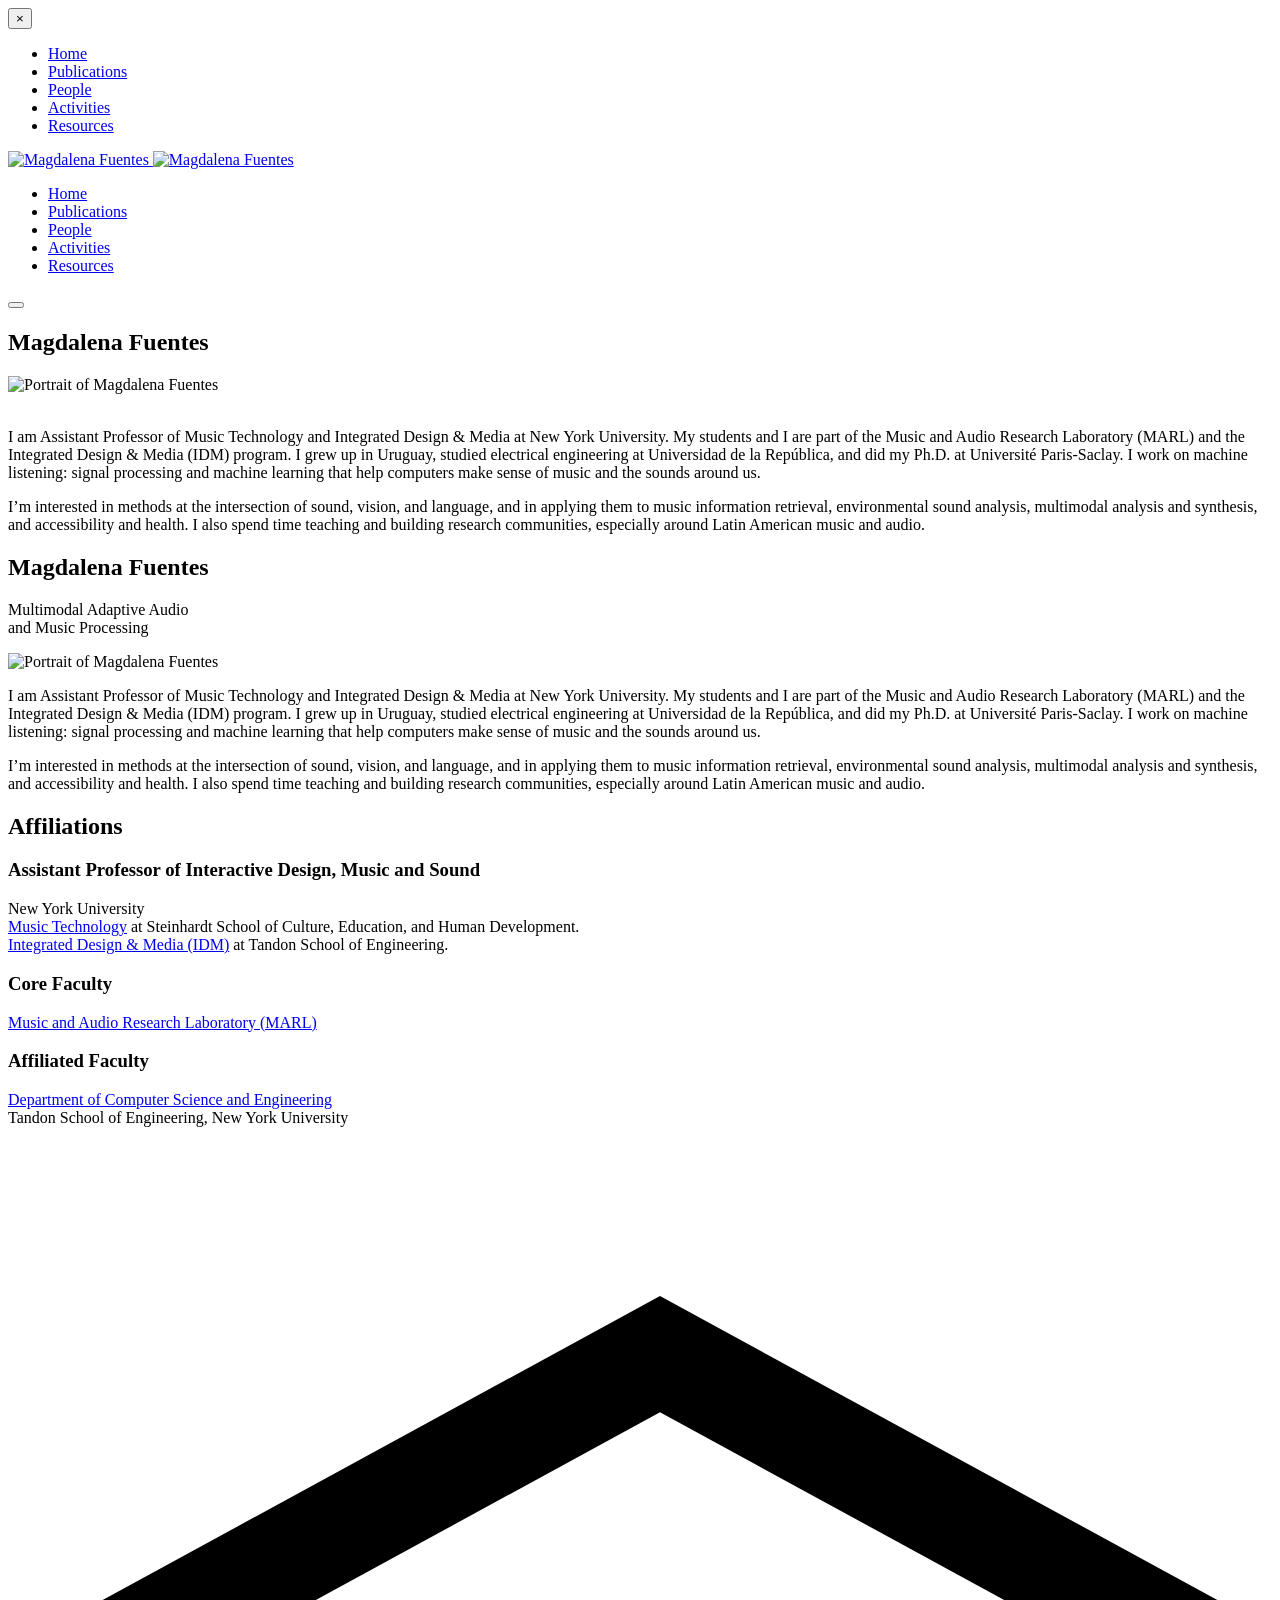
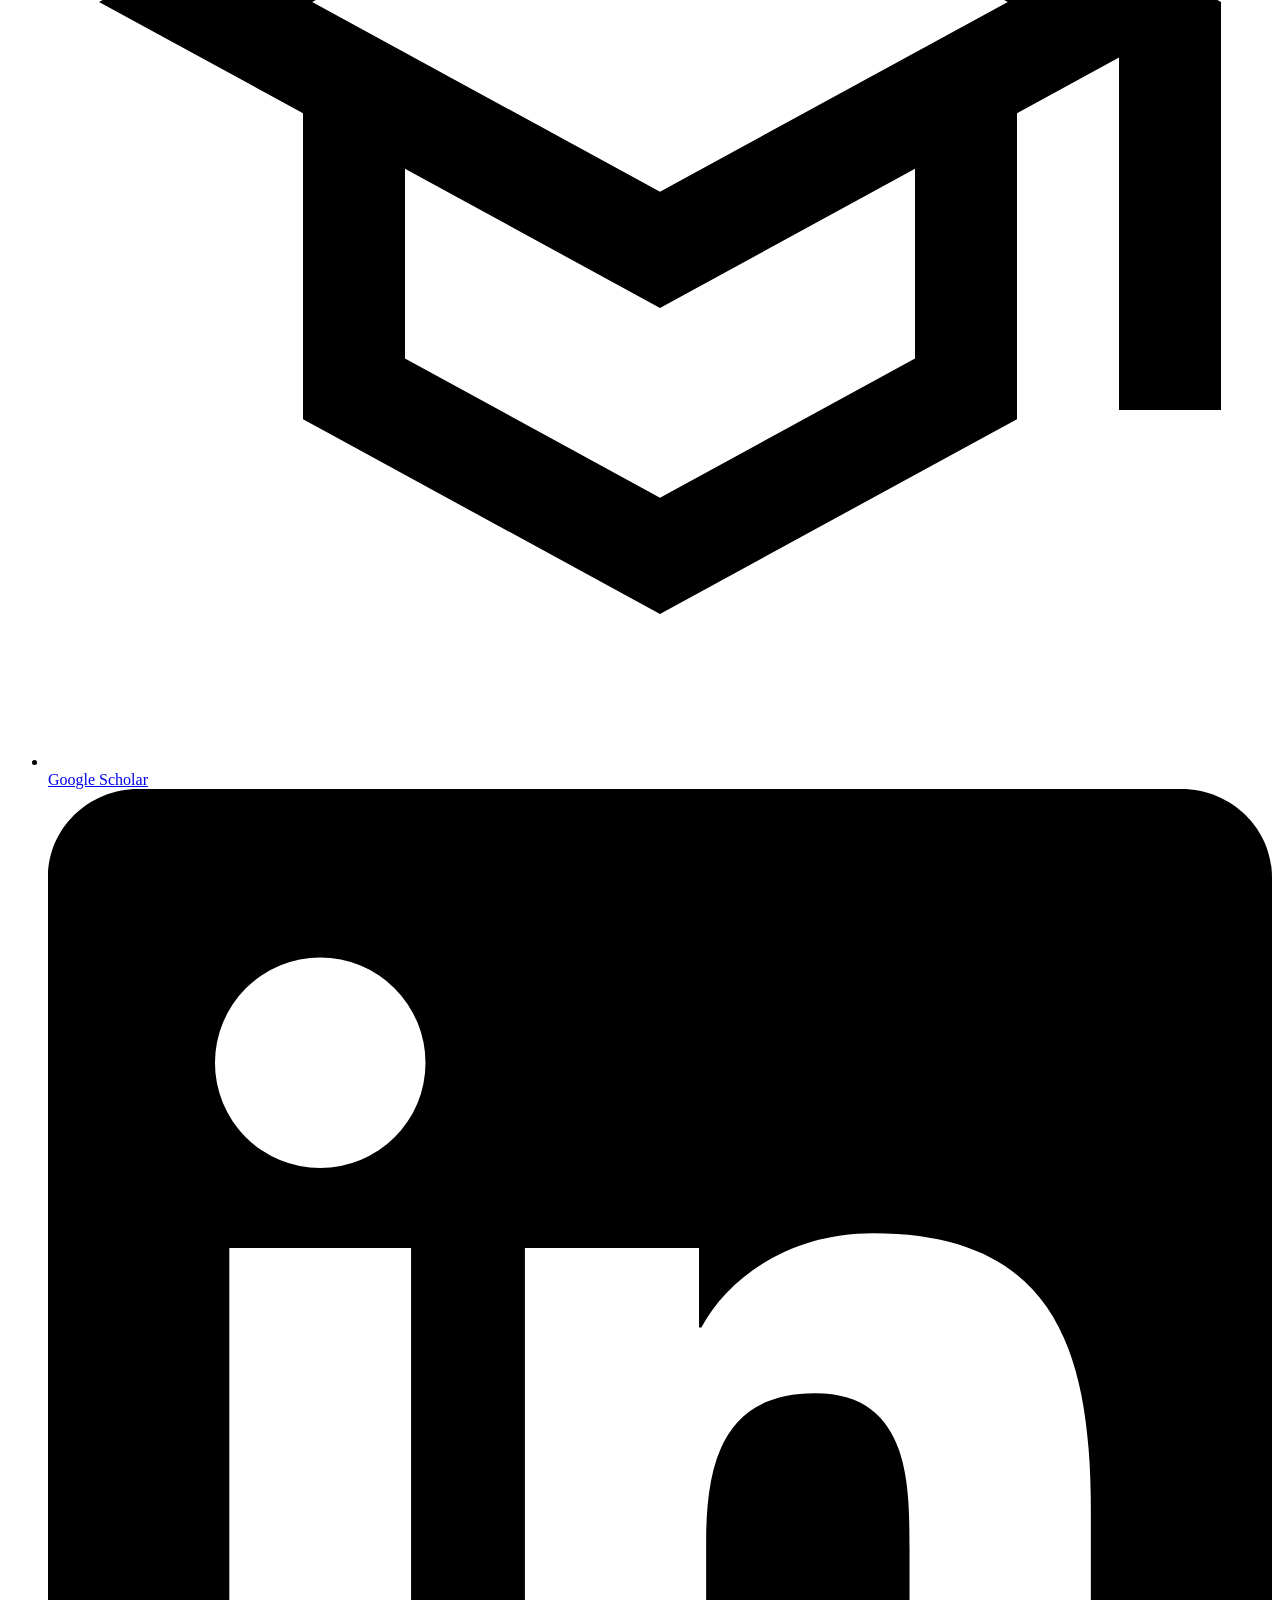
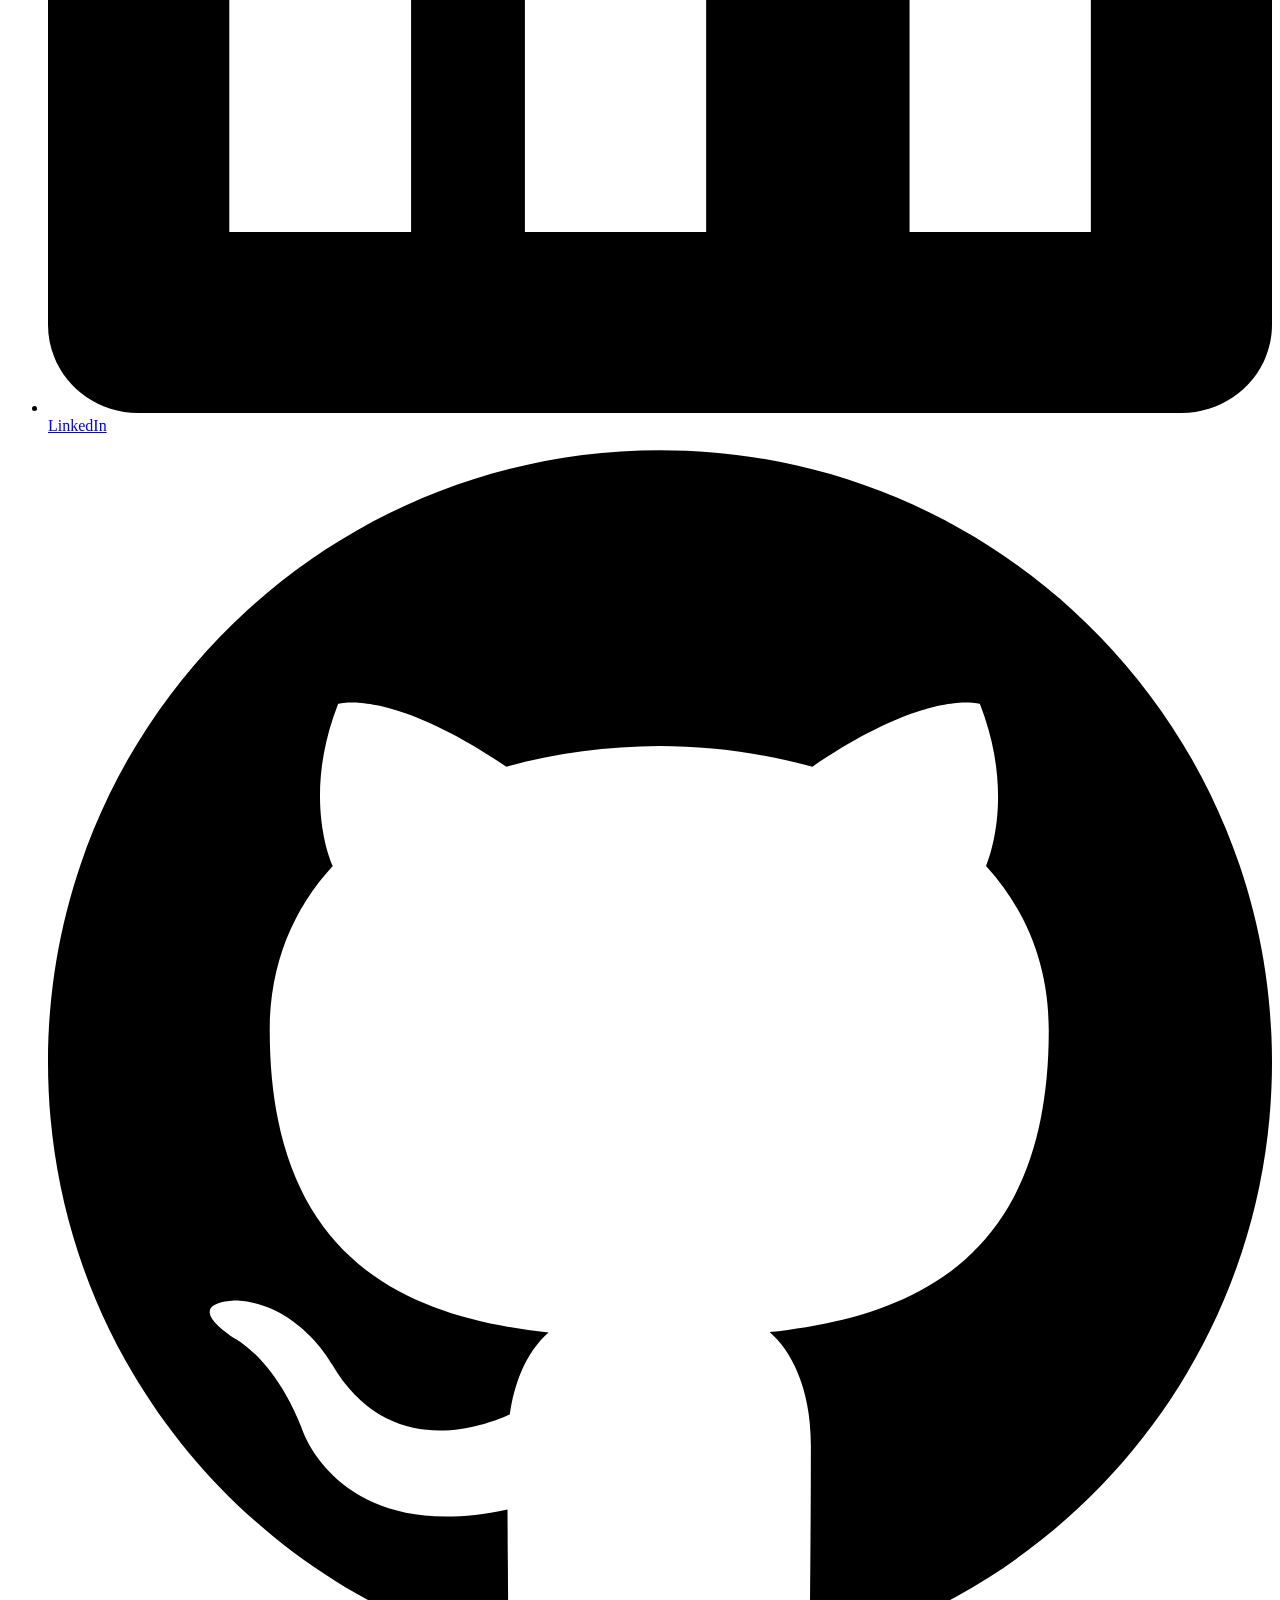
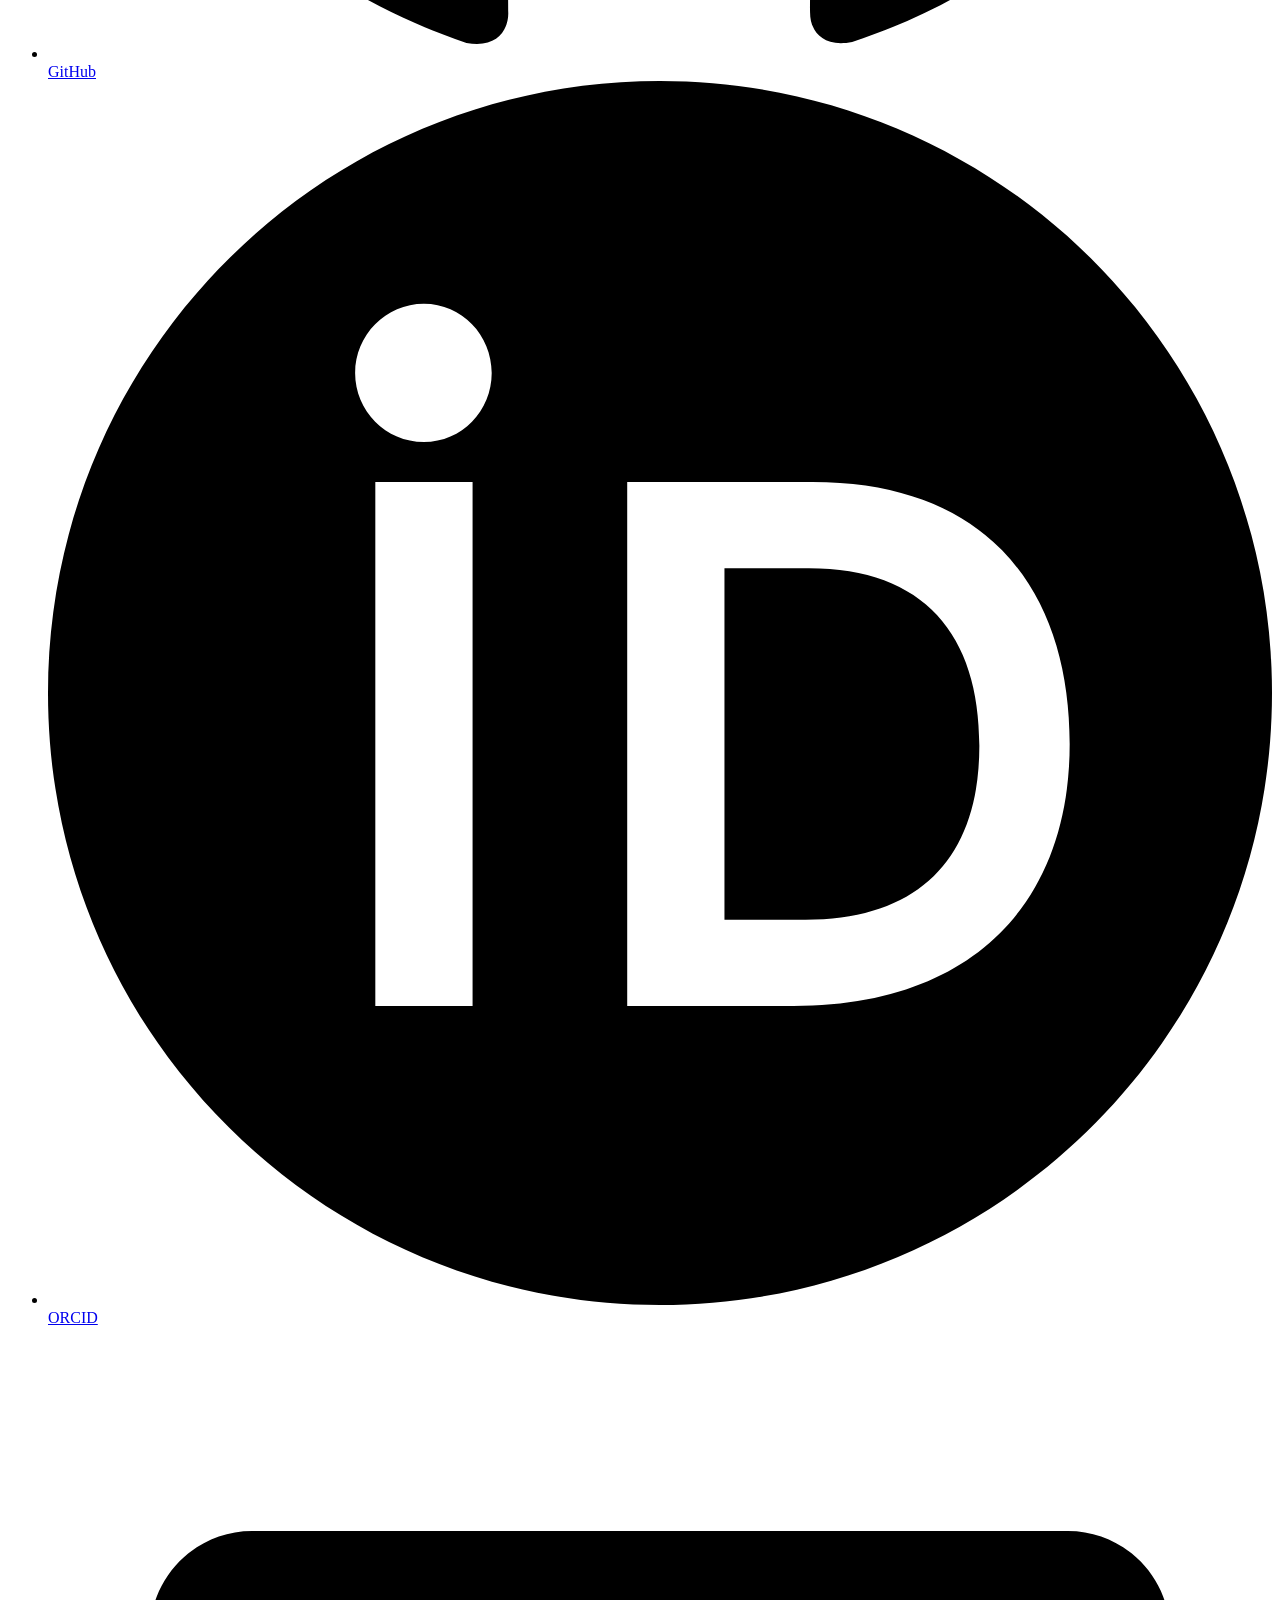
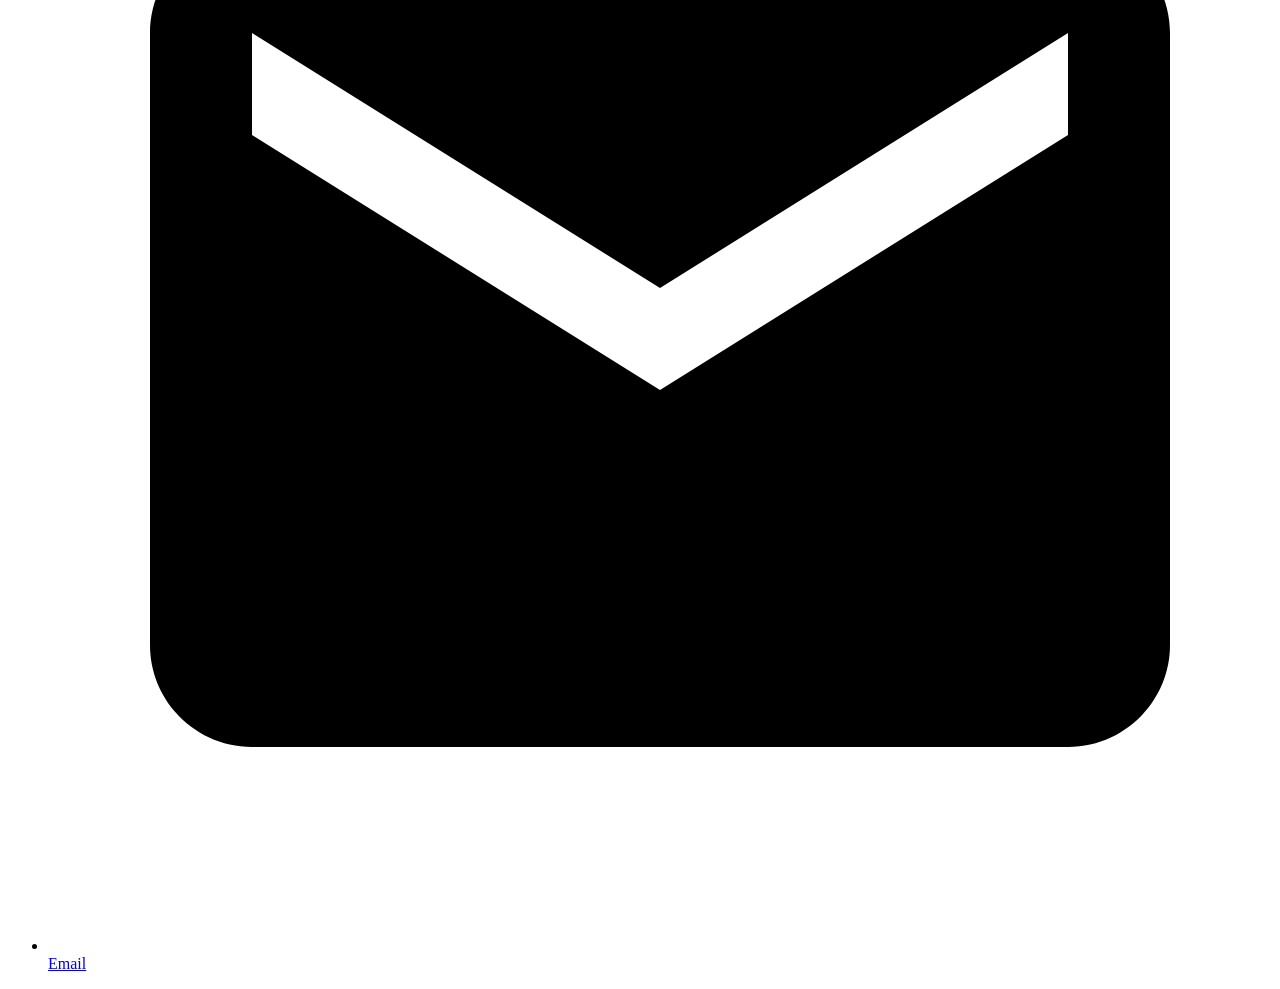
==== index.html @ 40a32c3e "Update files and archive old ones to local" ====
<!DOCTYPE html>
<html lang="en">
<head>
  <meta charset="utf-8">
  <meta name="viewport" content="width=device-width, initial-scale=1">
  <title>Magdalena Fuentes</title>
  <meta name="description" content="Assistant Professor of Music Technology and Integrated Design &amp; Media at New York University. Machine listening, music information retrieval, and multimodal sound analysis.">
  <link rel="icon" href="assets/images/cropped-icon.jpeg" type="image/jpeg">
  <link rel="preconnect" href="https://fonts.googleapis.com">
  <link rel="preconnect" href="https://fonts.gstatic.com" crossorigin>
  <link href="https://fonts.googleapis.com/css2?family=Figtree:ital,wght@0,400;0,600;0,700;1,400;1,600;1,700&display=swap" rel="stylesheet">
  <link rel="stylesheet" href="assets/css/style.css">
</head>
<body class="page-home">
  <div class="mobile-nav" id="mobile-nav">
    <button class="mobile-close" type="button" aria-label="Close menu">&times;</button>
    <ul>
            <li><a href="./" aria-current="page"><span>Home</span></a></li>
            <li><a href="./publications/"><span>Publications</span></a></li>
            <li><a href="./people/"><span>People</span></a></li>
            <li><a href="./activities/"><span>Activities</span></a></li>
            <li><a href="./resources/"><span>Resources</span></a></li>
    </ul>
  </div>
  <header class="site-header">
    <div class="container header-inner">
      <a class="logo" href="./">
        <img class="logo-light" src="assets/images/logo-white.svg" alt="Magdalena Fuentes">
        <img class="logo-dark" src="assets/images/logo.svg" alt="Magdalena Fuentes">
      </a>
      <nav class="desktop-nav" aria-label="Primary">
        <ul class="nav-list">
            <li><a href="./" aria-current="page"><span>Home</span></a></li>
            <li><a href="./publications/"><span>Publications</span></a></li>
            <li><a href="./people/"><span>People</span></a></li>
            <li><a href="./activities/"><span>Activities</span></a></li>
            <li><a href="./resources/"><span>Resources</span></a></li>
        </ul>
      </nav>
      <button class="menu-toggle" type="button" aria-label="Open menu"><span></span></button>
    </div>
  </header>
  
  <main>
    <section class="hero">
      <div class="container">
        <div class="hero-grid hero-desktop">
          <div>
            <h1 class="hero-name reveal-left">Magdalena Fuentes</h1>
            <img class="hero-portrait reveal-left" src="assets/images/portrait.png" alt="Portrait of Magdalena Fuentes">
          </div>
          <div>
            <img class="hero-kicker reveal" src="assets/images/pattern-home.png" alt="">
            <div class="hero-bio reveal">
              <p>I am Assistant Professor of Music Technology and Integrated Design &amp; Media at New York University. My students and I are part of the Music and Audio Research Laboratory (MARL) and the Integrated Design &amp; Media (IDM) program. I grew up in Uruguay, studied electrical engineering at Universidad de la República, and did my Ph.D. at Université Paris-Saclay. I work on machine listening: signal processing and machine learning that help computers make sense of music and the sounds around us.</p>
              <p>I’m interested in methods at the intersection of sound, vision, and language, and in applying them to music information retrieval, environmental sound analysis, multimodal analysis and synthesis, and accessibility and health. I also spend time teaching and building research communities, especially around Latin American music and audio.</p>
            </div>
          </div>
        </div>
        <div class="hero-mobile">
          <h1 class="hero-name reveal-left">Magdalena Fuentes</h1>
          <p class="hero-subtitle reveal-left">Multimodal Adaptive Audio<br>and Music Processing</p>
          <img class="hero-portrait reveal-left" src="assets/images/portrait.png" alt="Portrait of Magdalena Fuentes">
          <div class="hero-bio reveal">
            <p>I am Assistant Professor of Music Technology and Integrated Design &amp; Media at New York University. My students and I are part of the Music and Audio Research Laboratory (MARL) and the Integrated Design &amp; Media (IDM) program. I grew up in Uruguay, studied electrical engineering at Universidad de la República, and did my Ph.D. at Université Paris-Saclay. I work on machine listening: signal processing and machine learning that help computers make sense of music and the sounds around us.</p>
            <p>I’m interested in methods at the intersection of sound, vision, and language, and in applying them to music information retrieval, environmental sound analysis, multimodal analysis and synthesis, and accessibility and health. I also spend time teaching and building research communities, especially around Latin American music and audio.</p>
          </div>
        </div>
      </div>
    </section>
    <section class="affiliations">
      <div class="container affiliations-inner">
        <div></div>
        <div class="reveal">
          <h2>Affiliations</h2>
          <h3>Assistant Professor of Interactive Design, Music and Sound</h3>
          <p>New York University<br>
            <a href="https://steinhardt.nyu.edu/music/technology/">Music Technology</a> at Steinhardt School of Culture, Education, and Human Development.<br>
            <a href="https://idm.engineering.nyu.edu/">Integrated Design &amp; Media (IDM)</a> at Tandon School of Engineering.
          </p>
          <h3>Core Faculty</h3>
          <p><a href="https://steinhardt.nyu.edu/marl">Music and Audio Research Laboratory (MARL)</a></p>
          <h3>Affiliated Faculty</h3>
          <p><a href="https://engineering.nyu.edu/academics/departments/computer-science-engineering">Department of Computer Science and Engineering</a><br>Tandon School of Engineering, New York University</p>
        </div>
      </div>
    </section>
  </main>

  <footer class="site-footer">
    <div class="container">
      <ul class="socials">
        <li><a href="https://scholar.google.com/citations?user=gz7oJAoAAAAJ" target="_blank" rel="noopener"> <svg viewBox="0 0 24 24" aria-hidden="true"><path d="M12 3L1 9l4 2.18v6L12 21l7-3.82v-6l2-1.09V17h2V9L12 3zm6.82 6L12 12.72 5.18 9 12 5.28 18.82 9zM17 15.99l-5 2.73-5-2.73v-3.72L12 15l5-2.73v3.72z"/></svg> <span>Google Scholar</span></a></li>
        <li><a href="https://www.linkedin.com/in/mfu3ntes/" target="_blank" rel="noopener"> <svg viewBox="0 0 24 24" aria-hidden="true"><path d="M20.447 20.452h-3.554v-5.569c0-1.328-.027-3.037-1.852-3.037-1.853 0-2.136 1.445-2.136 2.939v5.667H9.351V9h3.414v1.561h.046c.477-.9 1.637-1.85 3.37-1.85 3.601 0 4.267 2.37 4.267 5.455v6.286zM5.337 7.433a2.062 2.062 0 01-2.063-2.065 2.064 2.064 0 112.063 2.065zm1.782 13.019H3.555V9h3.564v11.452zM22.225 0H1.771C.792 0 0 .774 0 1.729v20.542C0 23.227.792 24 1.771 24h20.451C23.2 24 24 23.227 24 22.271V1.729C24 .774 23.2 0 22.222 0h.003z"/></svg> <span>LinkedIn</span></a></li>
        <li><a href="https://github.com/magdalenafuentes" target="_blank" rel="noopener"> <svg viewBox="0 0 24 24" aria-hidden="true"><path d="M12 .297c-6.63 0-12 5.373-12 12 0 5.303 3.438 9.8 8.205 11.387.6.113.82-.258.82-.577 0-.285-.01-1.04-.015-2.04-3.338.724-4.042-1.61-4.042-1.61-.546-1.387-1.333-1.757-1.333-1.757-1.09-.745.084-.729.084-.729 1.205.084 1.84 1.236 1.84 1.236 1.07 1.835 2.809 1.305 3.495.998.108-.776.417-1.305.76-1.605-2.665-.3-5.466-1.332-5.466-5.93 0-1.31.465-2.38 1.235-3.22-.135-.303-.54-1.523.105-3.176 0 0 1.005-.322 3.3 1.23.96-.267 1.98-.399 3-.405 1.02.006 2.04.138 3 .405 2.28-1.552 3.285-1.23 3.285-1.23.645 1.653.24 2.873.12 3.176.765.84 1.23 1.91 1.23 3.22 0 4.61-2.805 5.625-5.475 5.92.42.36.81 1.096.81 2.22 0 1.606-.015 2.896-.015 3.286 0 .315.21.69.825.57C20.565 22.092 24 17.592 24 12.297c0-6.627-5.373-12-12-12"/></svg> <span>GitHub</span></a></li>
        <li><a href="https://orcid.org/0000-0003-4506-6639" target="_blank" rel="noopener"> <svg viewBox="0 0 24 24" aria-hidden="true"><path d="M12 0C5.372 0 0 5.372 0 12s5.372 12 12 12 12-5.372 12-12S18.628 0 12 0zM7.37 4.368c.745 0 1.33.615 1.33 1.358 0 .745-.585 1.353-1.33 1.353-.746 0-1.348-.608-1.348-1.353 0-.743.602-1.358 1.348-1.358zm.955 3.497v10.272H6.418V7.865h1.907zm3.032 0h3.636c3.494 0 5.04 2.184 5.04 5.137 0 3.012-1.81 5.135-5.415 5.135h-3.261V7.865zm1.907 1.69v6.89h1.588c2.294 0 3.41-1.274 3.41-3.409 0-2.18-1.085-3.481-3.341-3.481h-1.657z"/></svg> <span>ORCID</span></a></li>
        <li><a href="mailto:mfuentes@nyu.edu"> <svg viewBox="0 0 24 24" aria-hidden="true"><path d="M20 4H4c-1.1 0-2 .9-2 2v12c0 1.1.9 2 2 2h16c1.1 0 2-.9 2-2V6c0-1.1-.9-2-2-2zm0 4l-8 5-8-5V6l8 5 8-5v2z"/></svg> <span>Email</span></a></li>
      </ul>
    </div>
  </footer>
  <script src="assets/js/main.js"></script>
</body>
</html>
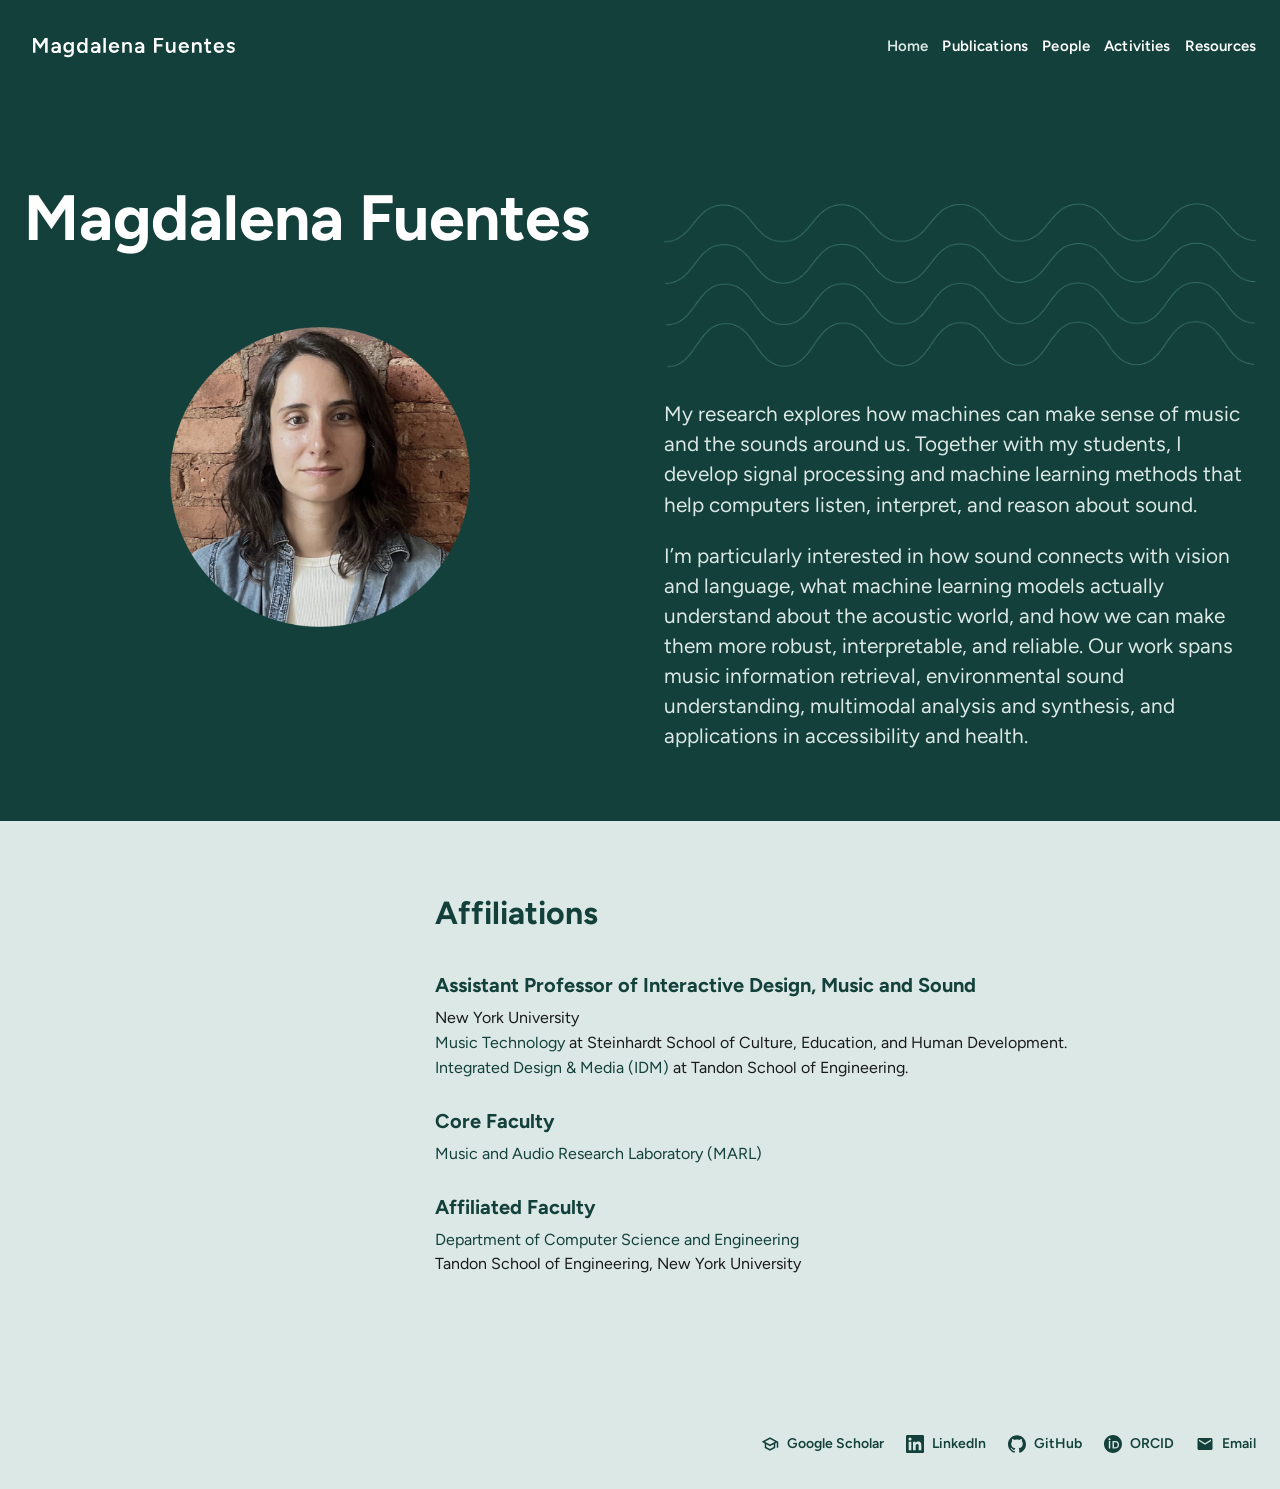
==== commit 17e51a6f: "Rewrite the home page introduction around machine listening research. Co-authored-by: Cursor <cursor" ====
--- a/index.html
+++ b/index.html
@@ -52,8 +52,8 @@
           <div>
             <img class="hero-kicker reveal" src="assets/images/pattern-home.png" alt="">
             <div class="hero-bio reveal">
-              <p>I am Assistant Professor of Music Technology and Integrated Design &amp; Media at New York University. My students and I are part of the Music and Audio Research Laboratory (MARL) and the Integrated Design &amp; Media (IDM) program. I grew up in Uruguay, studied electrical engineering at Universidad de la República, and did my Ph.D. at Université Paris-Saclay. I work on machine listening: signal processing and machine learning that help computers make sense of music and the sounds around us.</p>
-              <p>I’m interested in methods at the intersection of sound, vision, and language, and in applying them to music information retrieval, environmental sound analysis, multimodal analysis and synthesis, and accessibility and health. I also spend time teaching and building research communities, especially around Latin American music and audio.</p>
+              <p>My research explores how machines can make sense of music and the sounds around us. Together with my students, I develop signal processing and machine learning methods that help computers listen, interpret, and reason about sound.</p>
+              <p>I’m particularly interested in how sound connects with vision and language, what machine learning models actually understand about the acoustic world, and how we can make them more robust, interpretable, and reliable. Our work spans music information retrieval, environmental sound understanding, multimodal analysis and synthesis, and applications in accessibility and health.</p>
             </div>
           </div>
         </div>
@@ -62,8 +62,8 @@
           <p class="hero-subtitle reveal-left">Multimodal Adaptive Audio<br>and Music Processing</p>
           <img class="hero-portrait reveal-left" src="assets/images/portrait.png" alt="Portrait of Magdalena Fuentes">
           <div class="hero-bio reveal">
-            <p>I am Assistant Professor of Music Technology and Integrated Design &amp; Media at New York University. My students and I are part of the Music and Audio Research Laboratory (MARL) and the Integrated Design &amp; Media (IDM) program. I grew up in Uruguay, studied electrical engineering at Universidad de la República, and did my Ph.D. at Université Paris-Saclay. I work on machine listening: signal processing and machine learning that help computers make sense of music and the sounds around us.</p>
-            <p>I’m interested in methods at the intersection of sound, vision, and language, and in applying them to music information retrieval, environmental sound analysis, multimodal analysis and synthesis, and accessibility and health. I also spend time teaching and building research communities, especially around Latin American music and audio.</p>
+            <p>My research explores how machines can make sense of music and the sounds around us. Together with my students, I develop signal processing and machine learning methods that help computers listen, interpret, and reason about sound.</p>
+            <p>I’m particularly interested in how sound connects with vision and language, what machine learning models actually understand about the acoustic world, and how we can make them more robust, interpretable, and reliable. Our work spans music information retrieval, environmental sound understanding, multimodal analysis and synthesis, and applications in accessibility and health.</p>
           </div>
         </div>
       </div>
--- a/assets/css/style.css
+++ b/assets/css/style.css
@@ -0,0 +1,1245 @@
+:root {
+  --teal: #13403a;
+  --teal-dark: #071916;
+  --teal-mid: #39736b;
+  --teal-soft: #74a69f;
+  --mint: #dbe8e6;
+  --mint-dark: #cbdedb;
+  --ink: #13403a;
+  --text: #1a1a1a;
+  --white: #ffffff;
+  --green: #6dab3c;
+  --green-hover: #5c9433;
+  --orange: #e08a2c;
+  --orange-hover: #c9761f;
+  --header-h: 83px;
+  --max: 1300px;
+}
+
+*,
+*::before,
+*::after {
+  box-sizing: border-box;
+}
+
+html {
+  scroll-behavior: smooth;
+}
+
+body {
+  margin: 0;
+  font-family: Figtree, "Helvetica Neue", Helvetica, Arial, sans-serif;
+  font-size: 16px;
+  line-height: 1.55;
+  color: var(--text);
+  background: var(--white);
+}
+
+img {
+  max-width: 100%;
+  height: auto;
+  display: block;
+}
+
+a {
+  color: var(--teal);
+  text-decoration: none;
+}
+
+a:hover {
+  color: var(--teal-dark);
+}
+
+h1,
+h2,
+h3,
+h4 {
+  font-weight: 700;
+  color: var(--ink);
+  line-height: 1.25;
+  margin: 0 0 0.4em;
+}
+
+.container {
+  width: min(100% - 48px, var(--max));
+  margin-inline: auto;
+}
+
+.page-people .container {
+  width: min(100% - 48px, 1540px);
+}
+
+/* Header */
+.site-header {
+  position: absolute;
+  inset: 0 0 auto 0;
+  z-index: 40;
+  border-bottom: 1px solid var(--teal);
+}
+
+.site-header.is-sticky {
+  position: fixed;
+  background: rgba(19, 64, 58, 0.96);
+  backdrop-filter: blur(8px);
+  border-bottom-color: transparent;
+}
+
+body:not(.page-home) .site-header {
+  position: sticky;
+  top: 0;
+  background: var(--white);
+  border-bottom: 1px solid var(--teal);
+}
+
+body:not(.page-home) .site-header.is-sticky {
+  background: rgba(255, 255, 255, 0.96);
+}
+
+.header-inner {
+  display: flex;
+  align-items: center;
+  justify-content: space-between;
+  padding: 30px 0 20px;
+  gap: 24px;
+}
+
+.logo {
+  display: block;
+  width: 220px;
+  height: 33px;
+  flex-shrink: 0;
+}
+
+.logo img {
+  width: 220px;
+  height: 33px;
+}
+
+body.page-home .logo-dark,
+body:not(.page-home) .logo-light {
+  display: none;
+}
+
+.nav-list {
+  display: flex;
+  gap: 14px;
+  list-style: none;
+  margin: 0;
+  padding: 0;
+}
+
+.nav-list a {
+  font-weight: 600;
+  font-size: 15px;
+  letter-spacing: 0.01em;
+}
+
+body.page-home .nav-list a {
+  color: var(--white);
+}
+
+body.page-home .nav-list a:hover,
+body.page-home .nav-list a[aria-current="page"] {
+  color: var(--mint);
+}
+
+body:not(.page-home) .nav-list a {
+  color: var(--teal);
+}
+
+body:not(.page-home) .nav-list a[aria-current="page"] {
+  color: var(--teal-mid);
+}
+
+.menu-toggle {
+  display: none;
+  width: 44px;
+  height: 44px;
+  border: 0;
+  background: transparent;
+  cursor: pointer;
+  padding: 10px;
+}
+
+.menu-toggle span,
+.menu-toggle span::before,
+.menu-toggle span::after {
+  display: block;
+  width: 22px;
+  height: 2px;
+  background: currentColor;
+  position: relative;
+  transition: transform 0.2s ease;
+}
+
+.menu-toggle span::before,
+.menu-toggle span::after {
+  content: "";
+  position: absolute;
+  left: 0;
+}
+
+.menu-toggle span::before {
+  top: -7px;
+}
+
+.menu-toggle span::after {
+  top: 7px;
+}
+
+body.page-home .menu-toggle {
+  color: var(--white);
+}
+
+body:not(.page-home) .menu-toggle {
+  color: var(--teal);
+}
+
+.mobile-nav {
+  position: fixed;
+  inset: 0;
+  background: var(--white);
+  z-index: 50;
+  display: none;
+  align-items: center;
+  justify-content: center;
+  text-align: center;
+}
+
+.mobile-nav.is-open {
+  display: flex;
+}
+
+.mobile-nav ul {
+  list-style: none;
+  margin: 0;
+  padding: 0;
+}
+
+.mobile-nav a {
+  display: block;
+  font-size: 1.6rem;
+  font-weight: 600;
+  padding: 14px;
+  color: var(--teal);
+}
+
+.mobile-close {
+  position: absolute;
+  top: 24px;
+  right: 24px;
+  border: 0;
+  background: transparent;
+  font-size: 32px;
+  line-height: 1;
+  color: var(--teal);
+  cursor: pointer;
+}
+
+/* Hero */
+.hero {
+  background: var(--teal);
+  color: var(--white);
+  padding: 180px 0 70px;
+}
+
+.hero-grid {
+  display: grid;
+  grid-template-columns: 1fr 1fr;
+  gap: 48px;
+  align-items: start;
+}
+
+.hero-name {
+  font-size: clamp(2.4rem, 5vw, 4.1rem);
+  line-height: 1.2;
+  font-weight: 700;
+  color: var(--white);
+  margin: 0 0 70px;
+}
+
+.hero-portrait {
+  width: min(300px, 100%);
+  margin: 0 auto;
+}
+
+.hero-mobile {
+  display: none;
+}
+
+.hero-kicker {
+  width: min(700px, 100%);
+  margin: 20px 0 30px;
+}
+
+.hero-bio {
+  font-size: 1.3em;
+  line-height: 1.45;
+  color: var(--mint);
+  font-weight: 400;
+}
+
+.hero-bio p {
+  margin: 0 0 1em;
+}
+
+.hero-bio p:last-child {
+  margin-bottom: 0;
+}
+
+.hero-subtitle {
+  display: none;
+  font-size: clamp(1.4rem, 4vw, 2rem);
+  color: var(--teal-soft);
+  font-weight: 700;
+  line-height: 1.25;
+  margin: -40px 0 40px;
+}
+
+/* Affiliations */
+.affiliations {
+  background: var(--mint);
+  padding: 72px 0 100px;
+}
+
+.affiliations-inner {
+  display: grid;
+  grid-template-columns: 1fr 2fr;
+}
+
+.affiliations h2 {
+  font-size: 2rem;
+  margin-bottom: 40px;
+}
+
+.affiliations h3 {
+  font-size: 1.25rem;
+  margin: 0 0 8px;
+}
+
+.affiliations p {
+  margin: 0 0 28px;
+  color: var(--text);
+}
+
+.home-join {
+  padding: 72px 0 100px;
+}
+
+.page-home .research-cta {
+  margin-top: 0;
+  padding-top: 0;
+  border-top: 0;
+}
+
+/* Page shell */
+.page-main {
+  padding: 48px 0 100px;
+}
+
+.page-title {
+  font-size: clamp(2rem, 4vw, 2.6rem);
+  margin: 24px 0 60px;
+}
+
+.section-mint {
+  background: var(--mint);
+  padding: 60px 0 100px;
+}
+
+/* Buttons */
+.btn {
+  display: inline-block;
+  border: 0;
+  border-radius: 8px;
+  padding: 8px 14px;
+  font-size: 13px;
+  font-weight: 600;
+  font-family: inherit;
+  line-height: 1.2;
+  cursor: pointer;
+  color: var(--white) !important;
+  background: var(--teal-mid);
+  transition: background 0.15s ease;
+}
+
+.btn:hover {
+  background: var(--teal);
+  color: var(--white) !important;
+}
+
+.btn-sm {
+  padding: 6px 12px;
+  font-size: 12px;
+}
+
+.btn-xs {
+  padding: 4px 10px;
+  font-size: 11px;
+  text-transform: none;
+}
+
+.btn-round {
+  border-radius: 999px;
+  padding: 8px 16px;
+}
+
+.btn-orange {
+  background: var(--teal-mid);
+}
+
+.btn-orange:hover {
+  background: var(--teal);
+}
+
+.btn-row {
+  display: flex;
+  flex-wrap: wrap;
+  gap: 8px;
+  margin-top: 6px;
+}
+
+/* People */
+.people-grid {
+  display: grid;
+  grid-template-columns: repeat(3, max-content);
+  justify-content: center;
+  gap: 64px 14px;
+}
+
+.person {
+  display: grid;
+  grid-template-columns: 140px minmax(180px, 240px);
+  gap: 24px;
+  align-items: center;
+}
+
+.person img {
+  width: 140px;
+  height: 140px;
+  object-fit: cover;
+  object-position: center 22%;
+  border-radius: 50%;
+}
+
+.person img[alt="Xavier Juanola Molet"] {
+  object-position: center center;
+}
+
+.person h3 {
+  font-size: 1.05rem;
+  font-weight: 700;
+  margin: 0 0 6px;
+  color: var(--teal);
+  line-height: 1.3;
+}
+
+.person p {
+  margin: 0;
+  font-size: 0.95rem;
+  line-height: 1.45;
+  color: var(--teal);
+}
+
+.person .dates {
+  font-style: italic;
+  color: var(--teal);
+}
+
+.person .btn,
+.person .btn-sm {
+  margin-top: 10px;
+  background: var(--teal-mid);
+  border-radius: 8px;
+  padding: 7px 14px;
+  font-size: 13px;
+}
+
+.person .btn:hover,
+.person .btn-sm:hover {
+  background: var(--teal);
+}
+
+.alumni-grid {
+  display: grid;
+  grid-template-columns: repeat(4, 1fr);
+  gap: 32px 24px;
+  margin-top: 28px;
+}
+
+.alumni h2 {
+  margin: 72px 0 8px;
+}
+
+.alumni h3 {
+  font-size: 1.05rem;
+  margin: 0 0 8px;
+  color: var(--teal);
+}
+
+.alumni p {
+  margin: 0;
+  font-size: 0.95rem;
+  line-height: 1.4;
+  color: var(--teal);
+}
+
+.alumni a.more {
+  display: inline-block;
+  margin-top: 8px;
+  font-weight: 600;
+}
+
+/* Publications */
+.pub {
+  display: grid;
+  grid-template-columns: 317px 1fr;
+  gap: 28px;
+  align-items: center;
+  margin-bottom: 64px;
+}
+
+.pub.no-thumb {
+  grid-template-columns: 1fr;
+}
+
+.pub .pub-note {
+  font-style: italic;
+  color: #555;
+  margin: 0 0 8px;
+}
+
+.pub-thumb {
+  display: flex;
+  justify-content: center;
+}
+
+.pub-thumb img {
+  width: 100%;
+  max-width: 403px;
+  max-height: 216px;
+  object-fit: contain;
+  background: transparent;
+}
+
+.pub h3,
+.pub h3 a {
+  font-size: 1.25rem;
+  font-weight: 400;
+  margin: 0 0 12px;
+  line-height: 1.35;
+  color: var(--teal);
+}
+
+.pub h3 a:hover {
+  color: var(--teal-dark);
+}
+
+.pub .year {
+  font-size: 1rem;
+  font-weight: 700;
+  color: #80a69e;
+  margin: 0 0 6px;
+  line-height: 1.2;
+}
+
+.pub .authors,
+.pub .venue {
+  margin: 0 0 2px;
+  color: var(--teal);
+}
+
+.pub .venue {
+  margin-bottom: 16px;
+}
+
+.pub .self {
+  font-weight: 400;
+  text-decoration: underline;
+  text-underline-offset: 2px;
+}
+
+.pub .btn-row {
+  margin-top: 0;
+}
+
+.pub .btn,
+.pub .btn-xs {
+  background: var(--teal-mid);
+  border-radius: 8px;
+  padding: 8px 14px;
+  font-size: 13px;
+  font-weight: 600;
+}
+
+.pub .btn:hover,
+.pub .btn-xs:hover {
+  background: var(--teal);
+}
+
+/* Resources lists */
+.page-resources .page-title {
+  margin-bottom: 0;
+}
+
+.page-resources h2 {
+  margin: 0 0 28px;
+}
+
+.page-resources .media-row:last-child {
+  margin-bottom: 0;
+}
+
+.media-row {
+  display: grid;
+  grid-template-columns: 360px 1fr;
+  gap: 28px;
+  align-items: center;
+  margin-bottom: 36px;
+}
+
+.media-row img {
+  width: 360px;
+  height: auto;
+  max-height: 360px;
+  object-fit: contain;
+  background: var(--white);
+  justify-self: center;
+}
+
+.media-row.media-row-map img {
+  width: 360px;
+  height: 360px;
+}
+
+.software-grid {
+  display: grid;
+  grid-template-columns: repeat(2, minmax(0, 360px));
+  justify-content: center;
+  gap: 48px 64px;
+}
+
+.software-card {
+  text-align: center;
+}
+
+.software-card h3 {
+  margin-bottom: 16px;
+}
+
+.software-card img {
+  display: block;
+  margin: 0 auto 20px;
+  height: 140px;
+  max-width: 280px;
+  width: auto;
+  object-fit: contain;
+}
+
+.software-card .btn-row {
+  justify-content: center;
+}
+
+.dataset-grid {
+  display: grid;
+  grid-template-columns: repeat(3, minmax(0, 1fr));
+  gap: 28px 22px;
+}
+
+.dataset-card h3 {
+  font-size: 1.05rem;
+  font-weight: 600;
+  margin: 0 0 4px;
+}
+
+.dataset-card p {
+  margin: 0 0 10px;
+  font-size: 14px;
+  color: var(--teal);
+}
+
+.dataset-card img {
+  width: 100%;
+  height: 110px;
+  object-fit: cover;
+  object-position: center;
+  background: var(--white);
+  margin-bottom: 12px;
+}
+
+.dataset-card .btn-row {
+  margin-top: 0;
+}
+
+.dataset-card .btn {
+  padding: 6px 12px;
+  font-size: 12px;
+}
+
+.scroll-hint {
+  display: flex;
+  justify-content: center;
+  margin-top: 24px;
+}
+
+.scroll-hint a {
+  color: var(--white);
+  font-size: 42px;
+  line-height: 1;
+}
+
+/* Course */
+.course {
+  max-width: 920px;
+}
+
+.course .meta {
+  margin-bottom: 28px;
+}
+
+.course h2 {
+  font-size: 1.35rem;
+  margin: 32px 0 12px;
+}
+
+.course h3 {
+  font-size: 1.1rem;
+  margin: 22px 0 8px;
+}
+
+.course ul {
+  padding-left: 1.2em;
+}
+
+.week {
+  margin: 18px 0;
+}
+
+.week strong {
+  display: block;
+  margin-bottom: 6px;
+  color: var(--teal);
+}
+
+/* Footer */
+.site-footer {
+  background: var(--mint);
+  padding: 28px 0;
+}
+
+.socials {
+  display: flex;
+  justify-content: flex-end;
+  gap: 22px;
+  list-style: none;
+  margin: 0;
+  padding: 0;
+}
+
+.socials a {
+  display: inline-flex;
+  align-items: center;
+  gap: 8px;
+  color: var(--teal);
+  font-weight: 600;
+  font-size: 14px;
+}
+
+.socials svg {
+  width: 18px;
+  height: 18px;
+  fill: currentColor;
+}
+
+/* Reveal */
+.reveal {
+  opacity: 0;
+  transform: translateY(16px);
+  animation: fadeUp 0.7s ease forwards;
+}
+
+.reveal-left {
+  opacity: 0;
+  transform: translateX(-18px);
+  animation: fadeLeft 0.7s ease forwards;
+}
+
+@keyframes fadeUp {
+  to {
+    opacity: 1;
+    transform: none;
+  }
+}
+
+@keyframes fadeLeft {
+  to {
+    opacity: 1;
+    transform: none;
+  }
+}
+
+/* Research overview and Join */
+.page-research .page-title,
+.page-join .page-title,
+.page-people .page-title,
+.page-activities .page-title {
+  margin-bottom: 18px;
+}
+
+.page-research h2,
+.page-join h2,
+.page-activities h2 {
+  margin: 0 0 12px;
+}
+
+.research-lead {
+  font-size: 1.15rem;
+  line-height: 1.5;
+  color: var(--teal);
+  max-width: 46rem;
+  margin: 0 0 12px;
+}
+
+.research-sub,
+.section-intro {
+  color: var(--teal);
+  max-width: 46rem;
+  margin: 0 0 28px;
+}
+
+.theme-grid {
+  display: grid;
+  grid-template-columns: repeat(2, minmax(0, 1fr));
+  gap: 18px;
+}
+
+.theme-grid-3 {
+  grid-template-columns: repeat(3, minmax(0, 1fr));
+}
+
+.theme-card {
+  background: var(--white);
+  padding: 0 0 26px;
+  border-radius: 8px;
+  overflow: hidden;
+}
+
+.theme-card-text {
+  padding-top: 26px;
+}
+
+.theme-card img {
+  display: block;
+  width: 100%;
+  height: 210px;
+  object-fit: cover;
+  object-position: top center;
+  background: var(--mint-dark);
+  margin-bottom: 20px;
+}
+
+.theme-card .community-logo {
+  width: auto;
+  height: 56px;
+  max-width: 200px;
+  margin: 0 auto 20px;
+  object-fit: contain;
+  background: transparent;
+}
+
+.theme-card .community-banner {
+  display: flex;
+  align-items: center;
+  justify-content: center;
+  width: 100%;
+  height: 210px;
+  margin-bottom: 20px;
+  background: var(--white);
+}
+
+.theme-card .community-banner .community-logo,
+.theme-card .community-banner .community-logo-lamir,
+.theme-card .community-banner .community-logo-ieee {
+  width: auto;
+  height: auto;
+  max-width: 50%;
+  max-height: 50%;
+  margin: 0;
+  object-fit: contain;
+  background: transparent;
+}
+
+.theme-card .community-logo-bish {
+  width: calc(100% - 52px);
+  height: auto;
+  max-width: none;
+  max-height: 110px;
+  border-radius: 6px;
+}
+
+.theme-num {
+  display: block;
+  font-size: 12px;
+  font-weight: 700;
+  letter-spacing: 0.08em;
+  color: var(--teal-mid);
+  margin-bottom: 8px;
+}
+
+.theme-card .theme-num {
+  margin: 0 26px 8px;
+}
+
+.theme-card h3 {
+  font-size: 1.2rem;
+  margin: 0 26px 10px;
+}
+
+.theme-card p {
+  margin: 0 26px;
+  color: var(--teal);
+  font-size: 15px;
+}
+
+.theme-tags {
+  display: block;
+  margin: 14px 26px 0;
+  font-size: 12px;
+  font-weight: 600;
+  color: var(--teal-mid);
+}
+
+.highlight-grid {
+  display: grid;
+  grid-template-columns: repeat(2, minmax(0, 1fr));
+  gap: 32px 28px;
+}
+
+.highlight-card img {
+  width: 100%;
+  height: 160px;
+  object-fit: contain;
+  background: var(--mint);
+  margin-bottom: 14px;
+}
+
+.highlight-card .meta {
+  font-size: 12px;
+  font-weight: 700;
+  letter-spacing: 0.04em;
+  text-transform: uppercase;
+  color: var(--teal-mid);
+  margin: 0 0 8px;
+}
+
+.highlight-card h3 {
+  font-size: 1.1rem;
+  margin: 0 0 8px;
+}
+
+.highlight-card p {
+  margin: 0 0 12px;
+  font-size: 14px;
+  color: var(--teal);
+}
+
+.news-grid {
+  display: grid;
+  grid-template-columns: repeat(3, minmax(0, 1fr));
+  gap: 28px;
+}
+
+.news-grid-4 {
+  grid-template-columns: repeat(4, minmax(0, 1fr));
+}
+
+.news-card {
+  border-top: 2px solid var(--teal-soft);
+  padding-top: 16px;
+}
+
+.news-card time {
+  display: block;
+  font-size: 13px;
+  font-weight: 700;
+  color: var(--teal-mid);
+  margin-bottom: 8px;
+}
+
+.news-card p {
+  margin: 0;
+  color: var(--teal);
+}
+
+.funder-grid {
+  display: grid;
+  grid-template-columns: repeat(5, minmax(0, 1fr));
+  gap: 16px;
+}
+
+.funder-card {
+  display: flex;
+  flex-direction: column;
+  background: var(--mint);
+  padding: 22px 18px 20px;
+  text-align: center;
+  border-radius: 8px;
+  min-height: 260px;
+  color: var(--teal);
+}
+
+.funder-card img,
+.funder-logo {
+  height: 56px;
+  width: auto;
+  max-width: 140px;
+  margin: 0 auto 16px;
+  object-fit: contain;
+}
+
+.funder-logo-wide {
+  max-width: 160px;
+  height: 40px;
+}
+
+.funder-logo-nih {
+  height: 88px;
+  max-width: 140px;
+}
+
+.funder-card .btn-row {
+  margin-top: auto;
+  justify-content: center;
+  padding-top: 16px;
+}
+
+.funder-wordmark {
+  display: block;
+  font-size: 1.5rem;
+  font-weight: 700;
+  line-height: 52px;
+  margin: 0 0 14px;
+  color: var(--teal);
+}
+
+.funder-card h3 {
+  font-size: 0.95rem;
+  margin: 0 0 8px;
+}
+
+.funder-card p {
+  margin: 0;
+  font-size: 13px;
+  line-height: 1.4;
+  color: var(--teal);
+}
+
+.research-cta {
+  display: flex;
+  justify-content: space-between;
+  align-items: center;
+  gap: 24px;
+  margin-top: 56px;
+  padding-top: 36px;
+  border-top: 1px solid var(--mint-dark);
+}
+
+.research-cta h2 {
+  margin-bottom: 8px;
+}
+
+.research-cta p {
+  margin: 0;
+  color: var(--teal);
+  max-width: 36rem;
+}
+
+.page-people .section-intro {
+  margin-bottom: 48px;
+}
+
+.join-paths {
+  max-width: 46rem;
+}
+
+.join-path {
+  padding: 22px 0;
+  border-top: 1px solid var(--teal-soft);
+}
+
+.join-path:last-child {
+  border-bottom: 1px solid var(--teal-soft);
+}
+
+.join-path .theme-num {
+  margin-bottom: 4px;
+}
+
+.join-path h3 {
+  font-size: 1.2rem;
+  margin: 0 0 8px;
+}
+
+.join-path p {
+  margin: 0;
+  color: var(--teal);
+  font-size: 15px;
+}
+
+.join-points {
+  display: grid;
+  grid-template-columns: repeat(3, minmax(0, 1fr));
+  gap: 28px;
+  margin-bottom: 48px;
+}
+
+.page-join main a:not(.btn),
+.page-activities main a:not(.btn) {
+  text-decoration: underline;
+  text-underline-offset: 3px;
+}
+
+#service {
+  scroll-margin-top: calc(var(--header-h) + 16px);
+}
+
+.service-list {
+  margin: 0;
+  padding: 0;
+  list-style: none;
+}
+
+.service-list li {
+  position: relative;
+  margin: 0;
+  padding: 0.28em 0 0.28em 1.35em;
+  color: var(--teal);
+  font-size: 1rem;
+  line-height: 1.5;
+}
+
+.service-list li::before {
+  content: "";
+  position: absolute;
+  left: 0;
+  top: 0.72em;
+  width: 7px;
+  height: 7px;
+  border-radius: 50%;
+  background: var(--teal-mid);
+}
+
+@media (max-width: 1100px) {
+  .people-grid {
+    grid-template-columns: repeat(2, max-content);
+    justify-content: center;
+  }
+
+  .alumni-grid {
+    grid-template-columns: repeat(2, 1fr);
+  }
+
+  .software-grid {
+    grid-template-columns: 1fr;
+  }
+
+  .dataset-grid,
+  .highlight-grid,
+  .news-grid,
+  .news-grid-4,
+  .join-points,
+  .theme-grid-3 {
+    grid-template-columns: repeat(2, minmax(0, 1fr));
+  }
+
+  .funder-grid {
+    grid-template-columns: repeat(3, minmax(0, 1fr));
+  }
+}
+
+@media (max-width: 900px) {
+  .nav-list {
+    display: none;
+  }
+
+  .menu-toggle {
+    display: block;
+  }
+
+  .hero {
+    padding: 110px 0 50px;
+  }
+
+  .hero-grid {
+    grid-template-columns: 1fr;
+  }
+
+  .hero-desktop {
+    display: none;
+  }
+
+  .hero-mobile {
+    display: block;
+  }
+
+  .hero-name {
+    margin-bottom: 24px;
+  }
+
+  .hero-subtitle {
+    display: block;
+  }
+
+  .affiliations-inner {
+    grid-template-columns: 1fr;
+  }
+
+  .pub,
+  .media-row {
+    grid-template-columns: 1fr;
+  }
+
+  .media-row img {
+    width: min(360px, 100%);
+    height: auto;
+    justify-self: center;
+  }
+
+  .socials {
+    justify-content: center;
+    flex-wrap: wrap;
+  }
+}
+
+@media (max-width: 640px) {
+  .dataset-grid,
+  .theme-grid,
+  .theme-grid-3,
+  .highlight-grid,
+  .news-grid,
+  .news-grid-4,
+  .funder-grid,
+  .join-points {
+    grid-template-columns: 1fr;
+  }
+
+  .research-cta {
+    flex-direction: column;
+    align-items: flex-start;
+  }
+
+  .people-grid {
+    grid-template-columns: max-content;
+    justify-content: center;
+  }
+
+  .alumni-grid {
+    grid-template-columns: 1fr;
+  }
+
+  .logo,
+  .logo img {
+    width: 170px;
+    height: 26px;
+  }
+}
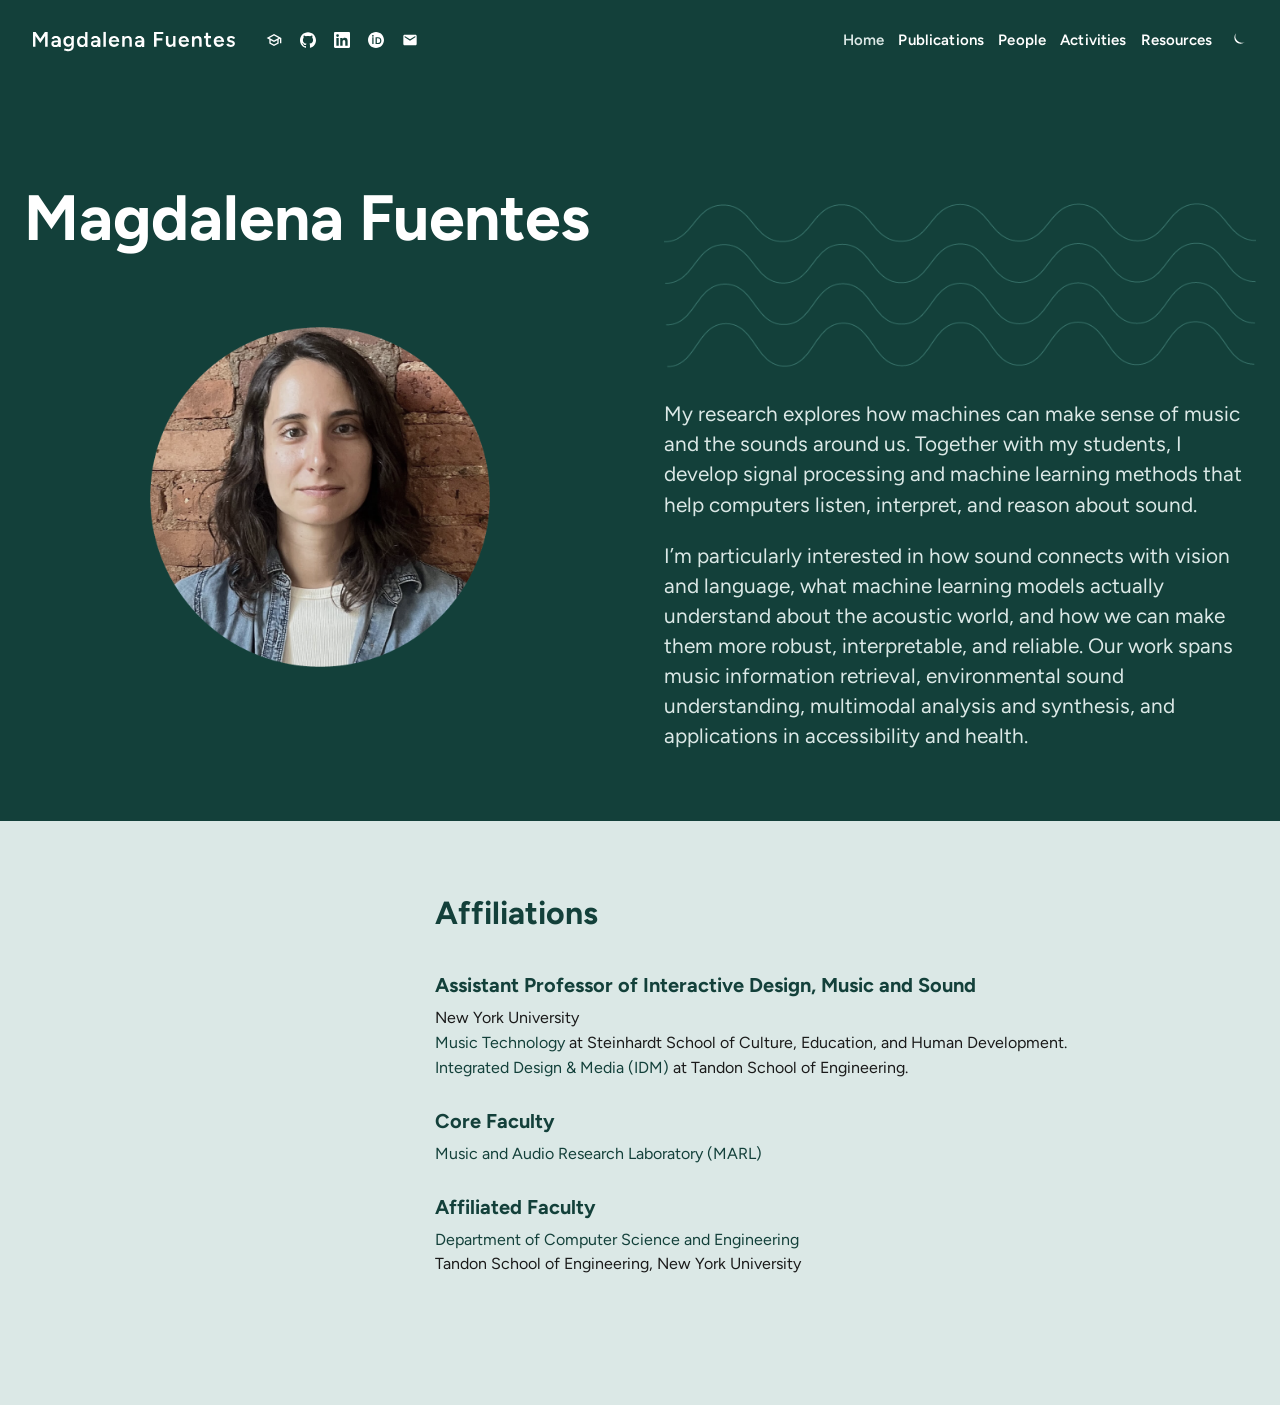
==== commit 4a74795f: "Update the site with publication links, a saved theme, and the latest syllabi." ====
--- a/index.html
+++ b/index.html
@@ -1,6 +1,12 @@
 <!DOCTYPE html>
 <html lang="en">
 <head>
+  <script>
+    try {
+      var savedTheme = localStorage.getItem("theme");
+      if (savedTheme === "dark" || savedTheme === "light") document.documentElement.setAttribute("data-theme", savedTheme);
+    } catch (e) {}
+  </script>
   <meta charset="utf-8">
   <meta name="viewport" content="width=device-width, initial-scale=1">
   <title>Magdalena Fuentes</title>
@@ -9,7 +15,7 @@
   <link rel="preconnect" href="https://fonts.googleapis.com">
   <link rel="preconnect" href="https://fonts.gstatic.com" crossorigin>
   <link href="https://fonts.googleapis.com/css2?family=Figtree:ital,wght@0,400;0,600;0,700;1,400;1,600;1,700&display=swap" rel="stylesheet">
-  <link rel="stylesheet" href="assets/css/style.css">
+  <link rel="stylesheet" href="assets/css/style.css?v=16">
 </head>
 <body class="page-home">
   <div class="mobile-nav" id="mobile-nav">
@@ -21,13 +27,31 @@
             <li><a href="./activities/"><span>Activities</span></a></li>
             <li><a href="./resources/"><span>Resources</span></a></li>
     </ul>
+
+        <ul class="header-socials" aria-label="Profiles">
+          <li><a href="https://scholar.google.com/citations?user=gz7oJAoAAAAJ" target="_blank" rel="noopener" aria-label="Google Scholar" title="Google Scholar"><svg viewBox="0 0 24 24" aria-hidden="true"><path d="M12 3L1 9l4 2.18v6L12 21l7-3.82v-6l2-1.09V17h2V9L12 3zm6.82 6L12 12.72 5.18 9 12 5.28 18.82 9zM17 15.99l-5 2.73-5-2.73v-3.72L12 15l5-2.73v3.72z"/></svg></a></li>
+          <li><a href="https://github.com/magdalenafuentes" target="_blank" rel="noopener" aria-label="GitHub" title="GitHub"><svg viewBox="0 0 24 24" aria-hidden="true"><path d="M12 .297c-6.63 0-12 5.373-12 12 0 5.303 3.438 9.8 8.205 11.387.6.113.82-.258.82-.577 0-.285-.01-1.04-.015-2.04-3.338.724-4.042-1.61-4.042-1.61-.546-1.387-1.333-1.757-1.333-1.757-1.09-.745.084-.729.084-.729 1.205.084 1.84 1.236 1.84 1.236 1.07 1.835 2.809 1.305 3.495.998.108-.776.417-1.305.76-1.605-2.665-.3-5.466-1.332-5.466-5.93 0-1.31.465-2.38 1.235-3.22-.135-.303-.54-1.523.105-3.176 0 0 1.005-.322 3.3 1.23.96-.267 1.98-.399 3-.405 1.02.006 2.04.138 3 .405 2.28-1.552 3.285-1.23 3.285-1.23.645 1.653.24 2.873.12 3.176.765.84 1.23 1.91 1.23 3.22 0 4.61-2.805 5.625-5.475 5.92.42.36.81 1.096.81 2.22 0 1.606-.015 2.896-.015 3.286 0 .315.21.69.825.57C20.565 22.092 24 17.592 24 12.297c0-6.627-5.373-12-12-12"/></svg></a></li>
+          <li><a href="https://www.linkedin.com/in/mfu3ntes/" target="_blank" rel="noopener" aria-label="LinkedIn" title="LinkedIn"><svg viewBox="0 0 24 24" aria-hidden="true"><path d="M20.447 20.452h-3.554v-5.569c0-1.328-.027-3.037-1.852-3.037-1.853 0-2.136 1.445-2.136 2.939v5.667H9.351V9h3.414v1.561h.046c.477-.9 1.637-1.85 3.37-1.85 3.601 0 4.267 2.37 4.267 5.455v6.286zM5.337 7.433a2.062 2.062 0 01-2.063-2.065 2.064 2.064 0 112.063 2.065zm1.782 13.019H3.555V9h3.564v11.452zM22.225 0H1.771C.792 0 0 .774 0 1.729v20.542C0 23.227.792 24 1.771 24h20.451C23.2 24 24 23.227 24 22.271V1.729C24 .774 23.2 0 22.222 0h.003z"/></svg></a></li>
+          <li><a href="https://orcid.org/0000-0003-4506-6639" target="_blank" rel="noopener" aria-label="ORCID" title="ORCID"><svg viewBox="0 0 24 24" aria-hidden="true"><path d="M12 0C5.372 0 0 5.372 0 12s5.372 12 12 12 12-5.372 12-12S18.628 0 12 0zM7.37 4.368c.745 0 1.33.615 1.33 1.358 0 .745-.585 1.353-1.33 1.353-.746 0-1.348-.608-1.348-1.353 0-.743.602-1.358 1.348-1.358zm.955 3.497v10.272H6.418V7.865h1.907zm3.032 0h3.636c3.494 0 5.04 2.184 5.04 5.137 0 3.012-1.81 5.135-5.415 5.135h-3.261V7.865zm1.907 1.69v6.89h1.588c2.294 0 3.41-1.274 3.41-3.409 0-2.18-1.085-3.481-3.341-3.481h-1.657z"/></svg></a></li>
+          <li><a href="mailto:mfuentes@nyu.edu" aria-label="Email" title="Email"><svg viewBox="0 0 24 24" aria-hidden="true"><path d="M20 4H4c-1.1 0-2 .9-2 2v12c0 1.1.9 2 2 2h16c1.1 0 2-.9 2-2V6c0-1.1-.9-2-2-2zm0 4l-8 5-8-5V6l8 5 8-5v2z"/></svg></a></li>
+        </ul>
+    <button class="theme-toggle" type="button" aria-label="Switch to dark theme" title="Switch to dark theme" aria-pressed="false"><svg class="icon-moon" viewBox="0 0 24 24" aria-hidden="true"><path fill="currentColor" d="M21 14.5A8.5 8.5 0 0 1 9.5 3 7 7 0 1 0 21 14.5z"/></svg><svg class="icon-sun" viewBox="0 0 24 24" aria-hidden="true"><path fill="currentColor" d="M12 7a5 5 0 100 10 5 5 0 000-10zM11 1h2v3h-2V1zm0 19h2v3h-2v-3zM3.5 11H.5v2h3v-2zm20 0h-3v2h3v-2zM5.6 4.2L3.5 2.1 2.1 3.5l2.1 2.1 1.4-1.4zm14.8 14.8l-2.1-2.1-1.4 1.4 2.1 2.1 1.4-1.4zM18.4 4.2l1.4 1.4 2.1-2.1-1.4-1.4-2.1 2.1zM4.2 18.4l1.4-1.4-2.1-2.1-1.4 1.4 2.1 2.1z"/></svg></button>
   </div>
   <header class="site-header">
     <div class="container header-inner">
-      <a class="logo" href="./">
+      <div class="header-brand"><a class="logo" href="./">
         <img class="logo-light" src="assets/images/logo-white.svg" alt="Magdalena Fuentes">
         <img class="logo-dark" src="assets/images/logo.svg" alt="Magdalena Fuentes">
       </a>
+      <ul class="header-socials" aria-label="Profiles">
+          <li><a href="https://scholar.google.com/citations?user=gz7oJAoAAAAJ" target="_blank" rel="noopener" aria-label="Google Scholar" title="Google Scholar"><svg viewBox="0 0 24 24" aria-hidden="true"><path d="M12 3L1 9l4 2.18v6L12 21l7-3.82v-6l2-1.09V17h2V9L12 3zm6.82 6L12 12.72 5.18 9 12 5.28 18.82 9zM17 15.99l-5 2.73-5-2.73v-3.72L12 15l5-2.73v3.72z"/></svg></a></li>
+          <li><a href="https://github.com/magdalenafuentes" target="_blank" rel="noopener" aria-label="GitHub" title="GitHub"><svg viewBox="0 0 24 24" aria-hidden="true"><path d="M12 .297c-6.63 0-12 5.373-12 12 0 5.303 3.438 9.8 8.205 11.387.6.113.82-.258.82-.577 0-.285-.01-1.04-.015-2.04-3.338.724-4.042-1.61-4.042-1.61-.546-1.387-1.333-1.757-1.333-1.757-1.09-.745.084-.729.084-.729 1.205.084 1.84 1.236 1.84 1.236 1.07 1.835 2.809 1.305 3.495.998.108-.776.417-1.305.76-1.605-2.665-.3-5.466-1.332-5.466-5.93 0-1.31.465-2.38 1.235-3.22-.135-.303-.54-1.523.105-3.176 0 0 1.005-.322 3.3 1.23.96-.267 1.98-.399 3-.405 1.02.006 2.04.138 3 .405 2.28-1.552 3.285-1.23 3.285-1.23.645 1.653.24 2.873.12 3.176.765.84 1.23 1.91 1.23 3.22 0 4.61-2.805 5.625-5.475 5.92.42.36.81 1.096.81 2.22 0 1.606-.015 2.896-.015 3.286 0 .315.21.69.825.57C20.565 22.092 24 17.592 24 12.297c0-6.627-5.373-12-12-12"/></svg></a></li>
+          <li><a href="https://www.linkedin.com/in/mfu3ntes/" target="_blank" rel="noopener" aria-label="LinkedIn" title="LinkedIn"><svg viewBox="0 0 24 24" aria-hidden="true"><path d="M20.447 20.452h-3.554v-5.569c0-1.328-.027-3.037-1.852-3.037-1.853 0-2.136 1.445-2.136 2.939v5.667H9.351V9h3.414v1.561h.046c.477-.9 1.637-1.85 3.37-1.85 3.601 0 4.267 2.37 4.267 5.455v6.286zM5.337 7.433a2.062 2.062 0 01-2.063-2.065 2.064 2.064 0 112.063 2.065zm1.782 13.019H3.555V9h3.564v11.452zM22.225 0H1.771C.792 0 0 .774 0 1.729v20.542C0 23.227.792 24 1.771 24h20.451C23.2 24 24 23.227 24 22.271V1.729C24 .774 23.2 0 22.222 0h.003z"/></svg></a></li>
+          <li><a href="https://orcid.org/0000-0003-4506-6639" target="_blank" rel="noopener" aria-label="ORCID" title="ORCID"><svg viewBox="0 0 24 24" aria-hidden="true"><path d="M12 0C5.372 0 0 5.372 0 12s5.372 12 12 12 12-5.372 12-12S18.628 0 12 0zM7.37 4.368c.745 0 1.33.615 1.33 1.358 0 .745-.585 1.353-1.33 1.353-.746 0-1.348-.608-1.348-1.353 0-.743.602-1.358 1.348-1.358zm.955 3.497v10.272H6.418V7.865h1.907zm3.032 0h3.636c3.494 0 5.04 2.184 5.04 5.137 0 3.012-1.81 5.135-5.415 5.135h-3.261V7.865zm1.907 1.69v6.89h1.588c2.294 0 3.41-1.274 3.41-3.409 0-2.18-1.085-3.481-3.341-3.481h-1.657z"/></svg></a></li>
+          <li><a href="mailto:mfuentes@nyu.edu" aria-label="Email" title="Email"><svg viewBox="0 0 24 24" aria-hidden="true"><path d="M20 4H4c-1.1 0-2 .9-2 2v12c0 1.1.9 2 2 2h16c1.1 0 2-.9 2-2V6c0-1.1-.9-2-2-2zm0 4l-8 5-8-5V6l8 5 8-5v2z"/></svg></a></li>
+        </ul>
+      </div>
+      <div class="header-tools">
       <nav class="desktop-nav" aria-label="Primary">
         <ul class="nav-list">
             <li><a href="./" aria-current="page"><span>Home</span></a></li>
@@ -37,7 +61,9 @@
             <li><a href="./resources/"><span>Resources</span></a></li>
         </ul>
       </nav>
+      <button class="theme-toggle" type="button" aria-label="Switch to dark theme" title="Switch to dark theme" aria-pressed="false"><svg class="icon-moon" viewBox="0 0 24 24" aria-hidden="true"><path fill="currentColor" d="M21 14.5A8.5 8.5 0 0 1 9.5 3 7 7 0 1 0 21 14.5z"/></svg><svg class="icon-sun" viewBox="0 0 24 24" aria-hidden="true"><path fill="currentColor" d="M12 7a5 5 0 100 10 5 5 0 000-10zM11 1h2v3h-2V1zm0 19h2v3h-2v-3zM3.5 11H.5v2h3v-2zm20 0h-3v2h3v-2zM5.6 4.2L3.5 2.1 2.1 3.5l2.1 2.1 1.4-1.4zm14.8 14.8l-2.1-2.1-1.4 1.4 2.1 2.1 1.4-1.4zM18.4 4.2l1.4 1.4 2.1-2.1-1.4-1.4-2.1 2.1zM4.2 18.4l1.4-1.4-2.1-2.1-1.4 1.4 2.1 2.1z"/></svg></button>
       <button class="menu-toggle" type="button" aria-label="Open menu"><span></span></button>
+      </div>
     </div>
   </header>
   
@@ -87,17 +113,7 @@
     </section>
   </main>
 
-  <footer class="site-footer">
-    <div class="container">
-      <ul class="socials">
-        <li><a href="https://scholar.google.com/citations?user=gz7oJAoAAAAJ" target="_blank" rel="noopener"> <svg viewBox="0 0 24 24" aria-hidden="true"><path d="M12 3L1 9l4 2.18v6L12 21l7-3.82v-6l2-1.09V17h2V9L12 3zm6.82 6L12 12.72 5.18 9 12 5.28 18.82 9zM17 15.99l-5 2.73-5-2.73v-3.72L12 15l5-2.73v3.72z"/></svg> <span>Google Scholar</span></a></li>
-        <li><a href="https://www.linkedin.com/in/mfu3ntes/" target="_blank" rel="noopener"> <svg viewBox="0 0 24 24" aria-hidden="true"><path d="M20.447 20.452h-3.554v-5.569c0-1.328-.027-3.037-1.852-3.037-1.853 0-2.136 1.445-2.136 2.939v5.667H9.351V9h3.414v1.561h.046c.477-.9 1.637-1.85 3.37-1.85 3.601 0 4.267 2.37 4.267 5.455v6.286zM5.337 7.433a2.062 2.062 0 01-2.063-2.065 2.064 2.064 0 112.063 2.065zm1.782 13.019H3.555V9h3.564v11.452zM22.225 0H1.771C.792 0 0 .774 0 1.729v20.542C0 23.227.792 24 1.771 24h20.451C23.2 24 24 23.227 24 22.271V1.729C24 .774 23.2 0 22.222 0h.003z"/></svg> <span>LinkedIn</span></a></li>
-        <li><a href="https://github.com/magdalenafuentes" target="_blank" rel="noopener"> <svg viewBox="0 0 24 24" aria-hidden="true"><path d="M12 .297c-6.63 0-12 5.373-12 12 0 5.303 3.438 9.8 8.205 11.387.6.113.82-.258.82-.577 0-.285-.01-1.04-.015-2.04-3.338.724-4.042-1.61-4.042-1.61-.546-1.387-1.333-1.757-1.333-1.757-1.09-.745.084-.729.084-.729 1.205.084 1.84 1.236 1.84 1.236 1.07 1.835 2.809 1.305 3.495.998.108-.776.417-1.305.76-1.605-2.665-.3-5.466-1.332-5.466-5.93 0-1.31.465-2.38 1.235-3.22-.135-.303-.54-1.523.105-3.176 0 0 1.005-.322 3.3 1.23.96-.267 1.98-.399 3-.405 1.02.006 2.04.138 3 .405 2.28-1.552 3.285-1.23 3.285-1.23.645 1.653.24 2.873.12 3.176.765.84 1.23 1.91 1.23 3.22 0 4.61-2.805 5.625-5.475 5.92.42.36.81 1.096.81 2.22 0 1.606-.015 2.896-.015 3.286 0 .315.21.69.825.57C20.565 22.092 24 17.592 24 12.297c0-6.627-5.373-12-12-12"/></svg> <span>GitHub</span></a></li>
-        <li><a href="https://orcid.org/0000-0003-4506-6639" target="_blank" rel="noopener"> <svg viewBox="0 0 24 24" aria-hidden="true"><path d="M12 0C5.372 0 0 5.372 0 12s5.372 12 12 12 12-5.372 12-12S18.628 0 12 0zM7.37 4.368c.745 0 1.33.615 1.33 1.358 0 .745-.585 1.353-1.33 1.353-.746 0-1.348-.608-1.348-1.353 0-.743.602-1.358 1.348-1.358zm.955 3.497v10.272H6.418V7.865h1.907zm3.032 0h3.636c3.494 0 5.04 2.184 5.04 5.137 0 3.012-1.81 5.135-5.415 5.135h-3.261V7.865zm1.907 1.69v6.89h1.588c2.294 0 3.41-1.274 3.41-3.409 0-2.18-1.085-3.481-3.341-3.481h-1.657z"/></svg> <span>ORCID</span></a></li>
-        <li><a href="mailto:mfuentes@nyu.edu"> <svg viewBox="0 0 24 24" aria-hidden="true"><path d="M20 4H4c-1.1 0-2 .9-2 2v12c0 1.1.9 2 2 2h16c1.1 0 2-.9 2-2V6c0-1.1-.9-2-2-2zm0 4l-8 5-8-5V6l8 5 8-5v2z"/></svg> <span>Email</span></a></li>
-      </ul>
-    </div>
-  </footer>
-  <script src="assets/js/main.js"></script>
+
+  <script src="assets/js/main.js?v=4"></script>
 </body>
 </html>
--- a/assets/css/style.css
+++ b/assets/css/style.css
@@ -99,8 +99,118 @@
   display: flex;
   align-items: center;
   justify-content: space-between;
-  padding: 30px 0 20px;
-  gap: 24px;
+  padding: 22px 0 16px;
+  gap: 18px;
+}
+
+.header-brand {
+  display: flex;
+  align-items: center;
+  gap: 14px;
+  min-width: 0;
+}
+
+.header-brand .header-socials {
+  flex-shrink: 0;
+}
+
+.header-tools {
+  display: flex;
+  align-items: center;
+  gap: 8px;
+  margin-left: auto;
+}
+
+.header-socials {
+  display: flex;
+  align-items: center;
+  gap: 2px;
+  list-style: none;
+  margin: 0;
+  padding: 0;
+}
+
+.header-socials a {
+  display: inline-flex;
+  align-items: center;
+  justify-content: center;
+  width: 32px;
+  height: 32px;
+  color: var(--teal);
+}
+
+.header-socials svg {
+  width: 16px;
+  height: 16px;
+  fill: currentColor;
+}
+
+body.page-home .site-header .header-socials a,
+body.page-home .site-header .theme-toggle {
+  color: var(--white);
+}
+
+body.page-home .site-header .header-socials a:hover,
+body.page-home .site-header .theme-toggle:hover {
+  color: var(--mint);
+}
+
+body.page-home .mobile-nav .header-socials a,
+body.page-home .mobile-nav .theme-toggle {
+  color: var(--teal);
+}
+
+body.page-home .mobile-nav .header-socials a:hover,
+body.page-home .mobile-nav .theme-toggle:hover {
+  color: var(--teal-dark);
+}
+
+.theme-toggle {
+  display: inline-flex;
+  align-items: center;
+  justify-content: center;
+  width: 36px;
+  height: 36px;
+  padding: 0;
+  border: 0;
+  border-radius: 8px;
+  background: transparent;
+  color: var(--teal);
+  cursor: pointer;
+  flex-shrink: 0;
+}
+
+.theme-toggle svg {
+  width: 18px;
+  height: 18px;
+}
+
+.theme-toggle .icon-sun {
+  display: none;
+}
+
+html[data-theme="dark"] .theme-toggle .icon-moon {
+  display: none;
+}
+
+html[data-theme="dark"] .theme-toggle .icon-sun {
+  display: block;
+}
+
+.mobile-nav .header-socials {
+  margin-top: 28px;
+  justify-content: center;
+}
+
+.mobile-nav .header-socials a {
+  width: 42px;
+  height: 42px;
+  color: var(--teal);
+}
+
+.mobile-nav .header-socials svg {
+  width: 20px;
+  height: 20px;
 }
 
 .logo {
@@ -208,6 +318,13 @@
 
 .mobile-nav.is-open {
   display: flex;
+  flex-direction: column;
+  gap: 8px;
+}
+
+.mobile-nav .theme-toggle {
+  margin-top: 12px;
+  color: var(--teal);
 }
 
 .mobile-nav ul {
@@ -259,7 +376,7 @@
 }
 
 .hero-portrait {
-  width: min(300px, 100%);
+  width: min(340px, 100%);
   margin: 0 auto;
 }
 
@@ -409,14 +526,14 @@
 
 .person {
   display: grid;
-  grid-template-columns: 140px minmax(180px, 240px);
+  grid-template-columns: 168px minmax(180px, 240px);
   gap: 24px;
   align-items: center;
 }
 
 .person img {
-  width: 140px;
-  height: 140px;
+  width: 168px;
+  height: 168px;
   object-fit: cover;
   object-position: center 22%;
   border-radius: 50%;
@@ -495,7 +612,7 @@
   display: grid;
   grid-template-columns: 317px 1fr;
   gap: 28px;
-  align-items: center;
+  align-items: start;
   margin-bottom: 64px;
 }
 
@@ -577,6 +694,29 @@
   background: var(--teal);
 }
 
+.pub > div:last-child {
+  min-width: 0;
+}
+
+.pub .bibtex {
+  display: none;
+  margin: 12px 0 0;
+  padding: 12px 14px;
+  max-width: 100%;
+  overflow-x: auto;
+  background: var(--mint);
+  color: var(--teal);
+  border-radius: 8px;
+  font-size: 12px;
+  line-height: 1.45;
+  white-space: pre-wrap;
+  overflow-wrap: anywhere;
+}
+
+.pub .bibtex.is-open {
+  display: block;
+}
+
 /* Resources lists */
 .page-resources .page-title {
   margin-bottom: 0;
@@ -605,6 +745,7 @@
   object-fit: contain;
   background: var(--white);
   justify-self: center;
+  border-radius: 8px;
 }
 
 .media-row.media-row-map img {
@@ -693,32 +834,86 @@
   max-width: 920px;
 }
 
-.course .meta {
-  margin-bottom: 28px;
+.course-kicker {
+  margin: 8px 0 10px;
+  color: var(--teal-mid);
+  font-size: 13px;
+  font-weight: 700;
+  letter-spacing: 0.04em;
+  text-transform: uppercase;
+}
+
+.course h1 {
+  font-size: clamp(2rem, 4vw, 2.7rem);
+  margin-bottom: 6px;
+}
+
+.course-code {
+  margin: 0 0 28px;
+  color: var(--teal);
+  font-size: 1.05rem;
 }
 
 .course h2 {
   font-size: 1.35rem;
-  margin: 32px 0 12px;
+  margin: 36px 0 12px;
+  padding-top: 8px;
 }
 
 .course h3 {
-  font-size: 1.1rem;
-  margin: 22px 0 8px;
+  font-size: 1.05rem;
+  margin: 0 0 6px;
 }
 
 .course ul {
   padding-left: 1.2em;
 }
 
-.week {
-  margin: 18px 0;
-}
-
-.week strong {
-  display: block;
-  margin-bottom: 6px;
-  color: var(--teal);
+.logistics {
+  display: grid;
+  grid-template-columns: 150px 1fr;
+  gap: 10px 20px;
+  margin: 0;
+}
+
+.logistics dt {
+  font-weight: 700;
+  color: var(--teal);
+}
+
+.logistics dd {
+  margin: 0;
+}
+
+.schedule {
+  list-style: none;
+  margin: 0;
+  padding: 0;
+}
+
+.schedule > li {
+  display: grid;
+  grid-template-columns: 168px 1fr;
+  gap: 6px 28px;
+  padding: 16px 0;
+  border-top: 1px solid var(--mint-dark);
+}
+
+.schedule > li:last-child {
+  border-bottom: 1px solid var(--mint-dark);
+}
+
+.schedule .when {
+  font-weight: 700;
+  color: var(--teal-mid);
+}
+
+.schedule ul {
+  margin: 6px 0 0;
+}
+
+.grading {
+  margin: 8px 0 0;
 }
 
 /* Footer */
@@ -1157,6 +1352,16 @@
   }
 }
 
+@media (max-width: 1180px) {
+  .nav-list {
+    display: none;
+  }
+
+  .menu-toggle {
+    display: block;
+  }
+}
+
 @media (max-width: 900px) {
   .nav-list {
     display: none;
@@ -1239,7 +1444,181 @@
 
   .logo,
   .logo img {
-    width: 170px;
-    height: 26px;
-  }
-}
+    width: 120px;
+    height: 18px;
+  }
+
+  .header-inner {
+    gap: 8px;
+  }
+
+  .header-brand {
+    gap: 6px;
+  }
+
+  .header-socials a {
+    width: 22px;
+    height: 22px;
+  }
+
+  .header-socials svg {
+    width: 14px;
+    height: 14px;
+  }
+
+  .schedule > li,
+  .logistics {
+    grid-template-columns: 1fr;
+    gap: 4px;
+  }
+}
+
+html[data-theme="dark"] {
+  color-scheme: dark;
+}
+
+html[data-theme="dark"] .hero {
+  background: #0c1c19;
+}
+
+html[data-theme="dark"] .site-header.is-sticky {
+  background: rgba(12, 28, 25, 0.96);
+}
+
+html[data-theme="dark"] body {
+  background: #10211e;
+  color: #d7e6e2;
+}
+
+html[data-theme="dark"] :where(h1, h2, h3, h4, .page-title) {
+  color: #f4faf8;
+}
+
+html[data-theme="dark"] :where(
+  p,
+  li,
+  dt,
+  dd,
+  .pub .authors,
+  .pub .venue,
+  .pub .year,
+  .dataset-card p,
+  .service-list li,
+  .course-code,
+  .logistics dt
+) {
+  color: #d7e6e2;
+}
+
+html[data-theme="dark"] a:not(.btn) {
+  color: #d7ebe6;
+}
+
+html[data-theme="dark"] a:not(.btn):hover,
+html[data-theme="dark"] body:not(.page-home) .nav-list a[aria-current="page"] {
+  color: #8fbfb6;
+}
+
+html[data-theme="dark"] :where(
+  body:not(.page-home) .site-header,
+  .mobile-nav,
+  .theme-card,
+  .highlight-card,
+  .news-card,
+  .person
+) {
+  background: #10211e;
+}
+
+html[data-theme="dark"] body:not(.page-home) .site-header,
+html[data-theme="dark"] body:not(.page-home) .site-header.is-sticky {
+  background: #ffffff;
+  border-bottom-color: var(--teal);
+}
+
+html[data-theme="dark"] :where(.affiliations, .section-mint, .site-footer, .pub .bibtex) {
+  background: #17302c;
+}
+
+html[data-theme="dark"] body:not(.page-home) .logo-light {
+  display: none;
+}
+
+html[data-theme="dark"] body:not(.page-home) .logo-dark {
+  display: block;
+}
+
+html[data-theme="dark"] body:not(.page-home) .site-header .nav-list a,
+html[data-theme="dark"] body:not(.page-home) .site-header .header-socials a,
+html[data-theme="dark"] body:not(.page-home) .site-header .theme-toggle,
+html[data-theme="dark"] body:not(.page-home) .site-header .menu-toggle {
+  color: var(--teal);
+}
+
+html[data-theme="dark"] body:not(.page-home) .site-header .nav-list a:hover,
+html[data-theme="dark"] body:not(.page-home) .site-header .nav-list a[aria-current="page"],
+html[data-theme="dark"] body:not(.page-home) .site-header .header-socials a:hover,
+html[data-theme="dark"] body:not(.page-home) .site-header .theme-toggle:hover {
+  color: var(--teal-mid);
+}
+
+html[data-theme="dark"] :where(
+  body:not(.page-home) .nav-list a,
+  body:not(.page-home) .menu-toggle,
+  body:not(.page-home) .header-socials a,
+  body:not(.page-home) .theme-toggle,
+  .mobile-nav a,
+  .mobile-close,
+  .mobile-nav .theme-toggle,
+  .mobile-nav .header-socials a,
+  .socials a,
+  .schedule .when,
+  .course-kicker
+) {
+  color: #f4faf8;
+}
+
+html[data-theme="dark"] .btn,
+html[data-theme="dark"] .btn-xs,
+html[data-theme="dark"] .pub .btn,
+html[data-theme="dark"] .pub .btn-xs {
+  color: #ffffff !important;
+}
+
+html[data-theme="dark"] .pub .authors,
+html[data-theme="dark"] .pub .venue,
+html[data-theme="dark"] .pub .self {
+  color: #f4faf8;
+}
+
+html[data-theme="dark"] .pub .pub-note {
+  color: #c5ddd8;
+}
+
+html[data-theme="dark"] .pub-thumb,
+html[data-theme="dark"] .software-card img,
+html[data-theme="dark"] .dataset-card img,
+html[data-theme="dark"] .media-row img {
+  background: #ffffff;
+  border-radius: 8px;
+}
+
+html[data-theme="dark"] .pub-thumb {
+  padding: 8px;
+}
+
+html[data-theme="dark"] .pub-thumb img {
+  border-radius: 4px;
+  background: #ffffff;
+}
+
+html[data-theme="dark"] .schedule > li {
+  border-color: #3d6a63;
+}
+
+html[data-theme="dark"] .mobile-nav a,
+html[data-theme="dark"] .mobile-nav .header-socials a,
+html[data-theme="dark"] .mobile-nav .theme-toggle,
+html[data-theme="dark"] .mobile-close {
+  color: #f4faf8;
+}
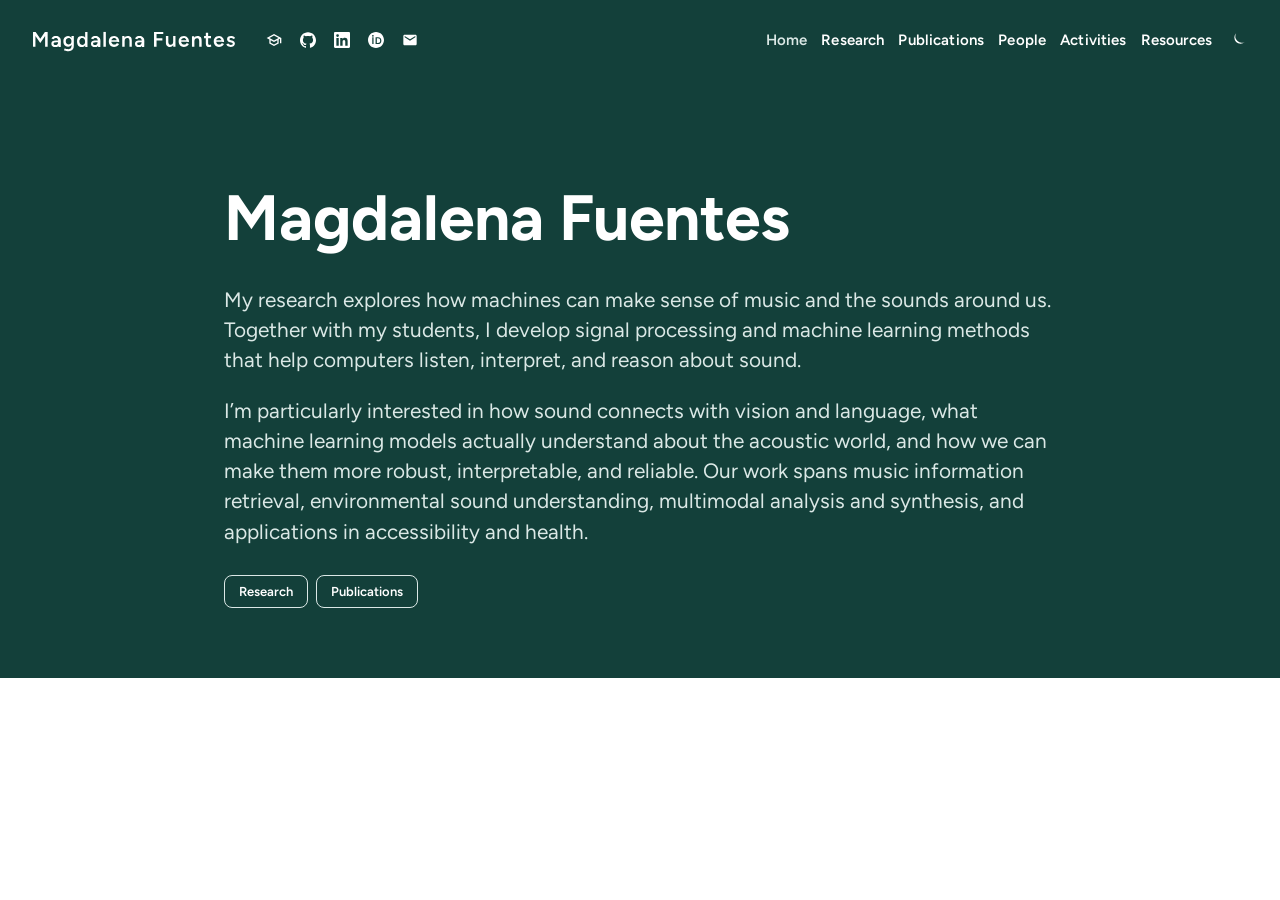
==== commit 9467e77b: "Open the home page with a welcome, and keep the portrait and awards on their own pages. People now c" ====
--- a/index.html
+++ b/index.html
@@ -15,13 +15,14 @@
   <link rel="preconnect" href="https://fonts.googleapis.com">
   <link rel="preconnect" href="https://fonts.gstatic.com" crossorigin>
   <link href="https://fonts.googleapis.com/css2?family=Figtree:ital,wght@0,400;0,600;0,700;1,400;1,600;1,700&display=swap" rel="stylesheet">
-  <link rel="stylesheet" href="assets/css/style.css?v=16">
+  <link rel="stylesheet" href="assets/css/style.css?v=17">
 </head>
 <body class="page-home">
   <div class="mobile-nav" id="mobile-nav">
     <button class="mobile-close" type="button" aria-label="Close menu">&times;</button>
     <ul>
             <li><a href="./" aria-current="page"><span>Home</span></a></li>
+            <li><a href="./research/"><span>Research</span></a></li>
             <li><a href="./publications/"><span>Publications</span></a></li>
             <li><a href="./people/"><span>People</span></a></li>
             <li><a href="./activities/"><span>Activities</span></a></li>
@@ -55,6 +56,7 @@
       <nav class="desktop-nav" aria-label="Primary">
         <ul class="nav-list">
             <li><a href="./" aria-current="page"><span>Home</span></a></li>
+            <li><a href="./research/"><span>Research</span></a></li>
             <li><a href="./publications/"><span>Publications</span></a></li>
             <li><a href="./people/"><span>People</span></a></li>
             <li><a href="./activities/"><span>Activities</span></a></li>
@@ -69,45 +71,15 @@
   
   <main>
     <section class="hero">
-      <div class="container">
-        <div class="hero-grid hero-desktop">
-          <div>
-            <h1 class="hero-name reveal-left">Magdalena Fuentes</h1>
-            <img class="hero-portrait reveal-left" src="assets/images/portrait.png" alt="Portrait of Magdalena Fuentes">
-          </div>
-          <div>
-            <img class="hero-kicker reveal" src="assets/images/pattern-home.png" alt="">
-            <div class="hero-bio reveal">
-              <p>My research explores how machines can make sense of music and the sounds around us. Together with my students, I develop signal processing and machine learning methods that help computers listen, interpret, and reason about sound.</p>
-              <p>I’m particularly interested in how sound connects with vision and language, what machine learning models actually understand about the acoustic world, and how we can make them more robust, interpretable, and reliable. Our work spans music information retrieval, environmental sound understanding, multimodal analysis and synthesis, and applications in accessibility and health.</p>
-            </div>
-          </div>
+      <div class="container hero-intro">
+        <h1 class="hero-name reveal">Magdalena Fuentes</h1>
+        <div class="hero-bio reveal">
+          <p>My research explores how machines can make sense of music and the sounds around us. Together with my students, I develop signal processing and machine learning methods that help computers listen, interpret, and reason about sound.</p>
+          <p>I’m particularly interested in how sound connects with vision and language, what machine learning models actually understand about the acoustic world, and how we can make them more robust, interpretable, and reliable. Our work spans music information retrieval, environmental sound understanding, multimodal analysis and synthesis, and applications in accessibility and health.</p>
         </div>
-        <div class="hero-mobile">
-          <h1 class="hero-name reveal-left">Magdalena Fuentes</h1>
-          <p class="hero-subtitle reveal-left">Multimodal Adaptive Audio<br>and Music Processing</p>
-          <img class="hero-portrait reveal-left" src="assets/images/portrait.png" alt="Portrait of Magdalena Fuentes">
-          <div class="hero-bio reveal">
-            <p>My research explores how machines can make sense of music and the sounds around us. Together with my students, I develop signal processing and machine learning methods that help computers listen, interpret, and reason about sound.</p>
-            <p>I’m particularly interested in how sound connects with vision and language, what machine learning models actually understand about the acoustic world, and how we can make them more robust, interpretable, and reliable. Our work spans music information retrieval, environmental sound understanding, multimodal analysis and synthesis, and applications in accessibility and health.</p>
-          </div>
-        </div>
-      </div>
-    </section>
-    <section class="affiliations">
-      <div class="container affiliations-inner">
-        <div></div>
-        <div class="reveal">
-          <h2>Affiliations</h2>
-          <h3>Assistant Professor of Interactive Design, Music and Sound</h3>
-          <p>New York University<br>
-            <a href="https://steinhardt.nyu.edu/music/technology/">Music Technology</a> at Steinhardt School of Culture, Education, and Human Development.<br>
-            <a href="https://idm.engineering.nyu.edu/">Integrated Design &amp; Media (IDM)</a> at Tandon School of Engineering.
-          </p>
-          <h3>Core Faculty</h3>
-          <p><a href="https://steinhardt.nyu.edu/marl">Music and Audio Research Laboratory (MARL)</a></p>
-          <h3>Affiliated Faculty</h3>
-          <p><a href="https://engineering.nyu.edu/academics/departments/computer-science-engineering">Department of Computer Science and Engineering</a><br>Tandon School of Engineering, New York University</p>
+        <div class="btn-row reveal">
+          <a class="btn" href="research/">Research</a>
+          <a class="btn" href="publications/">Publications</a>
         </div>
       </div>
     </section>
--- a/assets/css/style.css
+++ b/assets/css/style.css
@@ -375,6 +375,29 @@
   margin: 0 0 70px;
 }
 
+.hero-intro {
+  max-width: 52rem;
+}
+
+.hero-intro .hero-name {
+  margin: 0 0 28px;
+}
+
+.hero .btn-row {
+  margin-top: 28px;
+}
+
+.hero .btn {
+  background: transparent;
+  border: 1px solid var(--mint);
+  color: var(--white) !important;
+}
+
+.hero .btn:hover {
+  background: var(--mint);
+  color: var(--teal) !important;
+}
+
 .hero-portrait {
   width: min(340px, 100%);
   margin: 0 auto;
@@ -995,6 +1018,44 @@
   margin: 0 0 12px;
 }
 
+.bio-grid {
+  display: grid;
+  grid-template-columns: 220px 1fr;
+  gap: 48px;
+  align-items: start;
+  padding-bottom: 8px;
+}
+
+.bio-grid img {
+  width: 220px;
+  border-radius: 50%;
+}
+
+.bio-grid h2,
+.bio-grid h3 {
+  color: var(--teal);
+}
+
+.bio-grid .profile-name {
+  margin: 0 0 0.6em;
+  font-size: 2rem;
+}
+
+.bio-grid h3 {
+  margin: 1.1em 0 0.2em;
+}
+
+.bio-grid p {
+  margin: 0 0 1em;
+}
+
+.page-people .bio-grid {
+  max-width: 920px;
+  margin-bottom: 56px;
+  padding-bottom: 48px;
+  border-bottom: 1px solid var(--mint-dark);
+}
+
 .research-sub,
 .section-intro {
   color: var(--teal);
@@ -1436,6 +1497,20 @@
   .people-grid {
     grid-template-columns: max-content;
     justify-content: center;
+  }
+
+  .bio-grid {
+    grid-template-columns: 1fr;
+    gap: 24px;
+    justify-items: center;
+  }
+
+  .bio-grid img {
+    width: min(220px, 70vw);
+  }
+
+  .page-people .bio-grid {
+    text-align: left;
   }
 
   .alumni-grid {
@@ -1585,6 +1660,16 @@
   color: #ffffff !important;
 }
 
+html[data-theme="dark"] .hero .btn:hover {
+  color: var(--teal) !important;
+}
+
+html[data-theme="dark"] .bio-grid h2,
+html[data-theme="dark"] .bio-grid h3,
+html[data-theme="dark"] .research-lead {
+  color: #f4faf8;
+}
+
 html[data-theme="dark"] .pub .authors,
 html[data-theme="dark"] .pub .venue,
 html[data-theme="dark"] .pub .self {
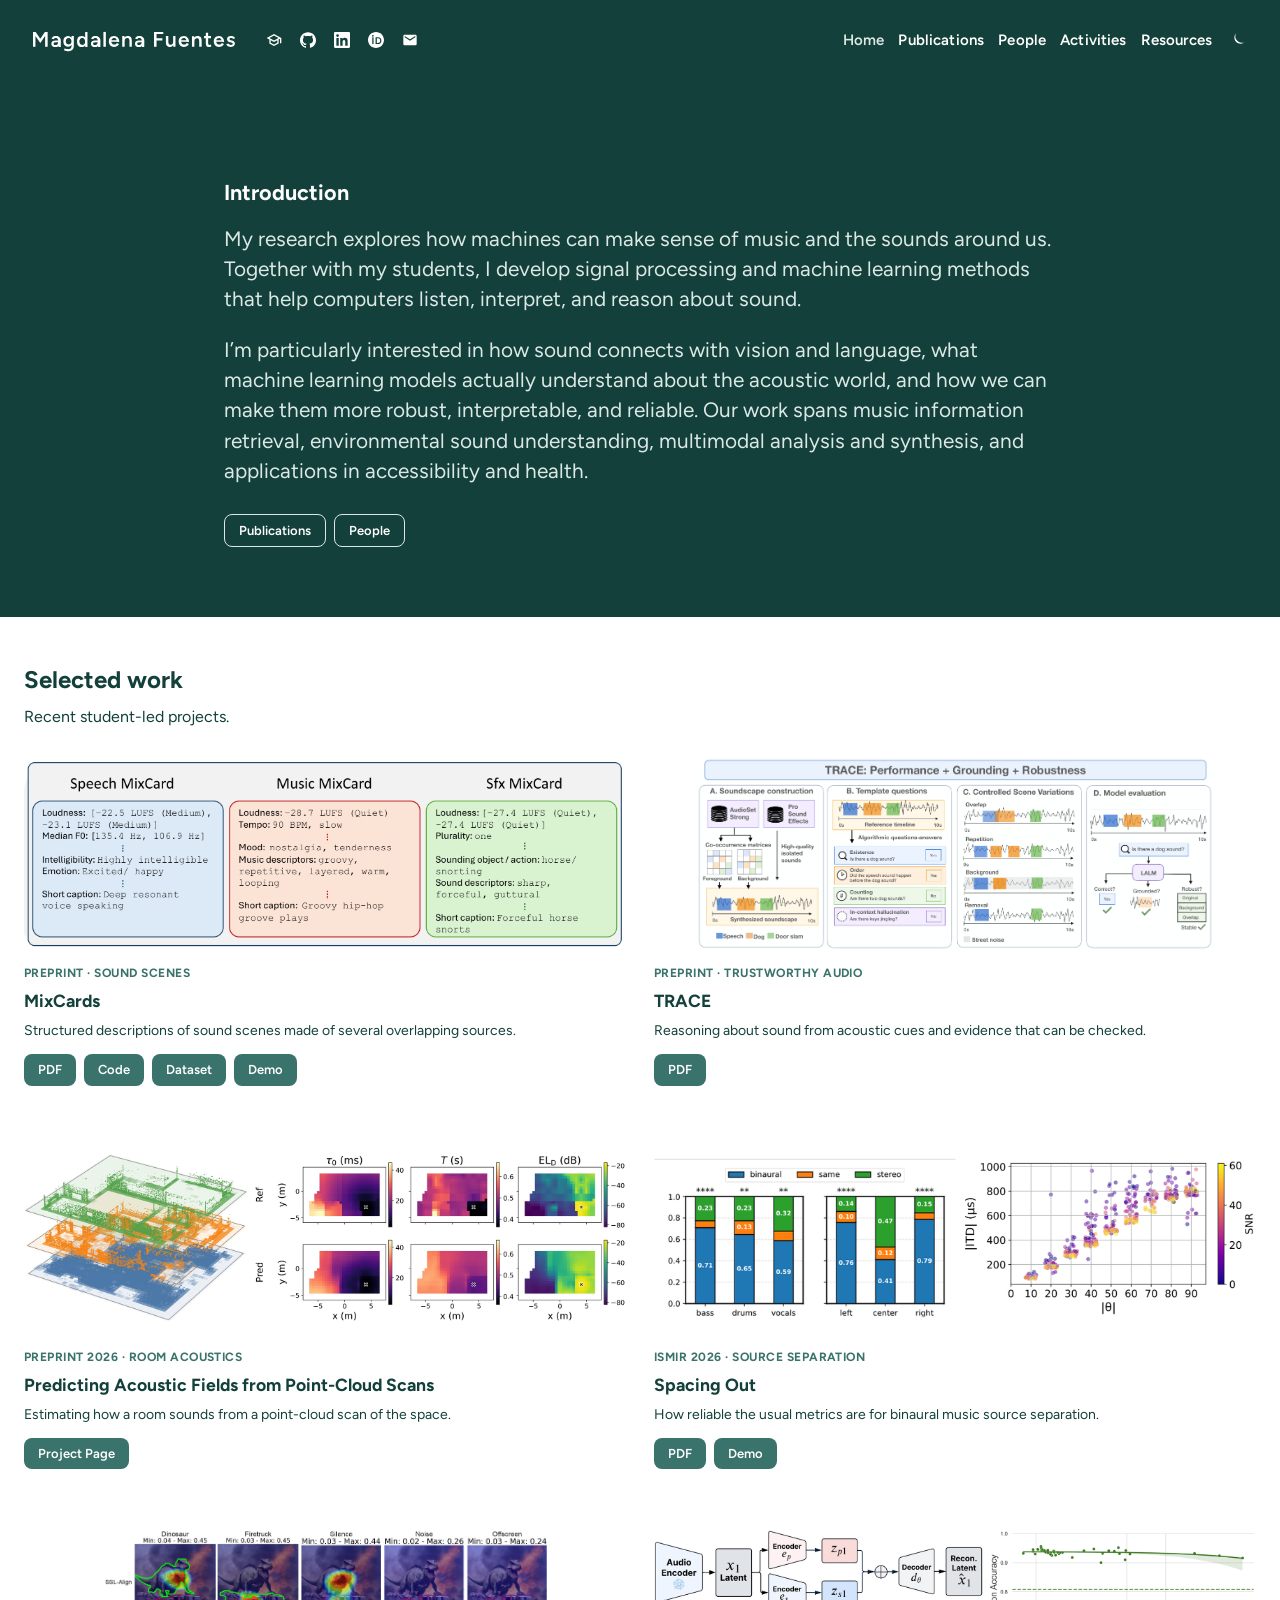
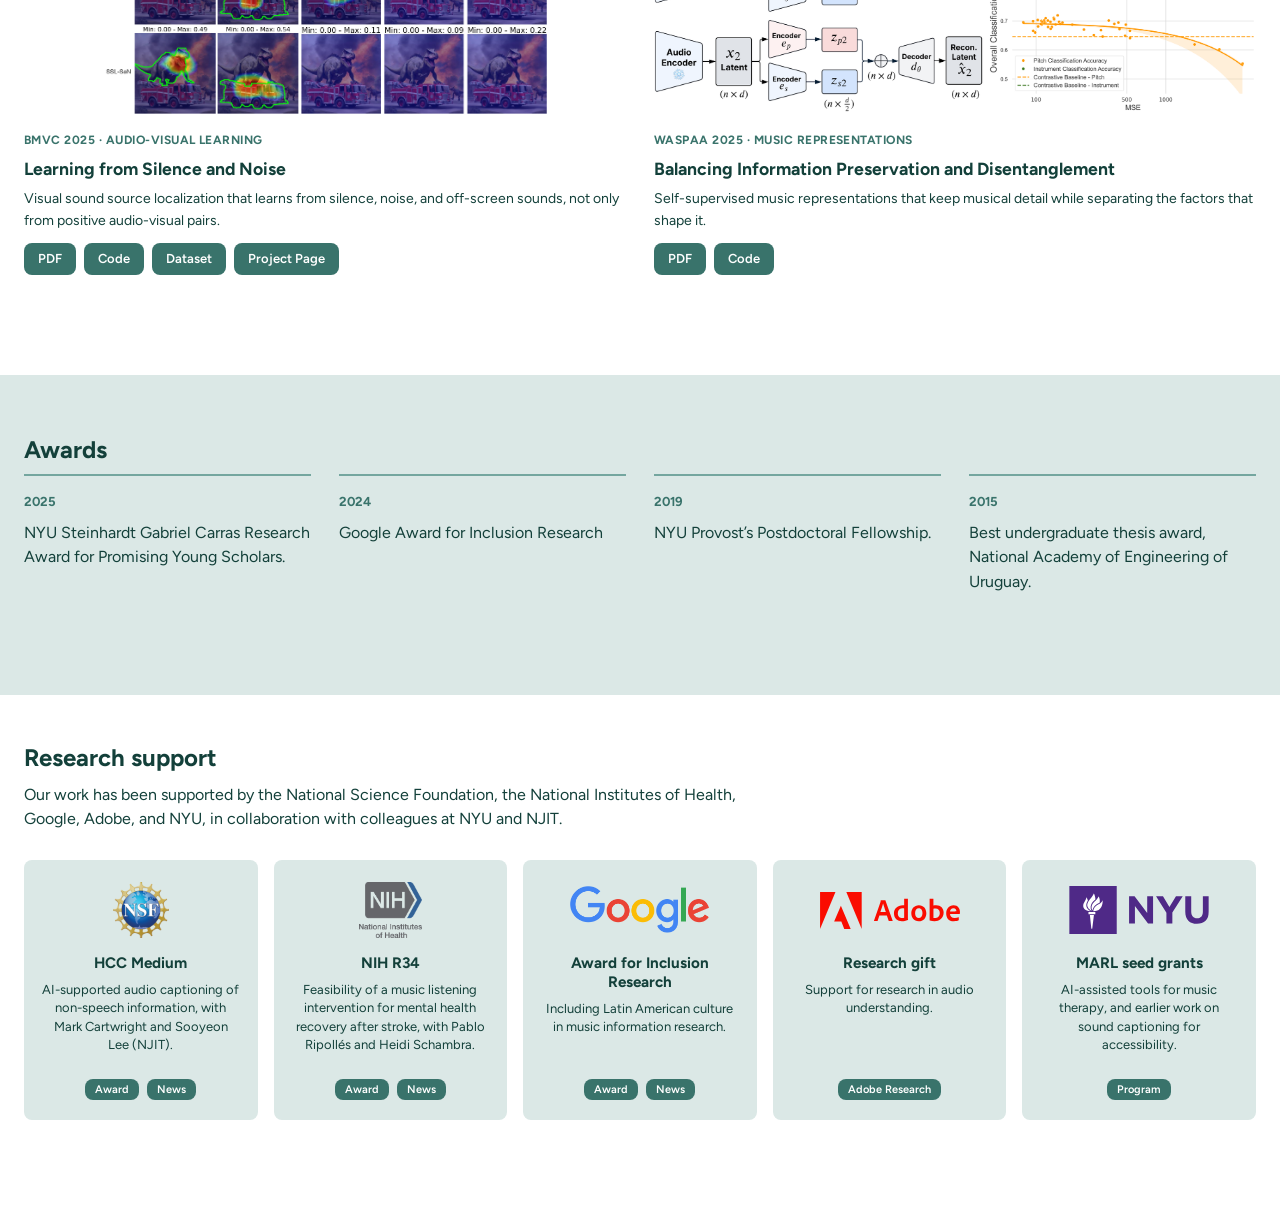
==== commit 6faf5950: "Show the communities, mentoring, and selected student projects on the public site." ====
--- a/index.html
+++ b/index.html
@@ -15,14 +15,13 @@
   <link rel="preconnect" href="https://fonts.googleapis.com">
   <link rel="preconnect" href="https://fonts.gstatic.com" crossorigin>
   <link href="https://fonts.googleapis.com/css2?family=Figtree:ital,wght@0,400;0,600;0,700;1,400;1,600;1,700&display=swap" rel="stylesheet">
-  <link rel="stylesheet" href="assets/css/style.css?v=17">
+  <link rel="stylesheet" href="assets/css/style.css?v=28">
 </head>
 <body class="page-home">
   <div class="mobile-nav" id="mobile-nav">
     <button class="mobile-close" type="button" aria-label="Close menu">&times;</button>
     <ul>
             <li><a href="./" aria-current="page"><span>Home</span></a></li>
-            <li><a href="./research/"><span>Research</span></a></li>
             <li><a href="./publications/"><span>Publications</span></a></li>
             <li><a href="./people/"><span>People</span></a></li>
             <li><a href="./activities/"><span>Activities</span></a></li>
@@ -56,7 +55,6 @@
       <nav class="desktop-nav" aria-label="Primary">
         <ul class="nav-list">
             <li><a href="./" aria-current="page"><span>Home</span></a></li>
-            <li><a href="./research/"><span>Research</span></a></li>
             <li><a href="./publications/"><span>Publications</span></a></li>
             <li><a href="./people/"><span>People</span></a></li>
             <li><a href="./activities/"><span>Activities</span></a></li>
@@ -72,14 +70,158 @@
   <main>
     <section class="hero">
       <div class="container hero-intro">
-        <h1 class="hero-name reveal">Magdalena Fuentes</h1>
         <div class="hero-bio reveal">
+          <h1>Introduction</h1>
           <p>My research explores how machines can make sense of music and the sounds around us. Together with my students, I develop signal processing and machine learning methods that help computers listen, interpret, and reason about sound.</p>
           <p>I’m particularly interested in how sound connects with vision and language, what machine learning models actually understand about the acoustic world, and how we can make them more robust, interpretable, and reliable. Our work spans music information retrieval, environmental sound understanding, multimodal analysis and synthesis, and applications in accessibility and health.</p>
         </div>
         <div class="btn-row reveal">
-          <a class="btn" href="research/">Research</a>
           <a class="btn" href="publications/">Publications</a>
+          <a class="btn" href="people/">People</a>
+        </div>
+      </div>
+    </section>
+    <section class="page-main" id="selected">
+      <div class="container">
+        <h2 class="reveal">Selected work</h2>
+        <p class="section-intro reveal">Recent student-led projects.</p>
+        <div class="highlight-grid">
+          <article class="highlight-card reveal">
+            <img src="assets/images/papers/fig-mixcards-evaluating-structured-descriptions-of-mult.png?v=3" alt="Three cards describing speech, music, and sound effects in a mixed scene">
+            <p class="meta">Preprint · Sound scenes</p>
+            <h3>MixCards</h3>
+            <p>Structured descriptions of sound scenes made of several overlapping sources.</p>
+            <div class="btn-row">
+              <a class="btn" href="https://arxiv.org/pdf/2610.38276" target="_blank" rel="noopener">PDF</a>
+              <a class="btn" href="https://github.com/Sound-Captioning-for-Accessibility/mixcardbench" target="_blank" rel="noopener">Code</a>
+              <a class="btn" href="https://doi.org/10.5281/zenodo.23702059" target="_blank" rel="noopener">Dataset</a>
+              <a class="btn" href="https://mixcards-anon.github.io/mixcards-demo/" target="_blank" rel="noopener">Demo</a>
+            </div>
+          </article>
+          <article class="highlight-card reveal">
+            <img src="assets/images/papers/fig-trace-trustworthy-reasoning.png?v=2" alt="Diagram of acoustic evidence used to support a reasoning trace">
+            <p class="meta">Preprint · Trustworthy audio</p>
+            <h3>TRACE</h3>
+            <p>Reasoning about sound from acoustic cues and evidence that can be checked.</p>
+            <div class="btn-row">
+              <a class="btn" href="https://arxiv.org/pdf/2610.26894" target="_blank" rel="noopener">PDF</a>
+            </div>
+          </article>
+          <article class="highlight-card reveal">
+            <img src="assets/images/papers/fig-predicting-acoustic-fields-row.png" alt="A point-cloud scan split by height, beside reference and predicted acoustic maps">
+            <p class="meta">Preprint 2026 · Room acoustics</p>
+            <h3>Predicting Acoustic Fields from Point-Cloud Scans</h3>
+            <p>Estimating how a room sounds from a point-cloud scan of the space.</p>
+            <div class="btn-row">
+              <a class="btn" href="https://wuyi.io/research/point-cloud-acoustics/" target="_blank" rel="noopener">Project Page</a>
+            </div>
+          </article>
+          <article class="highlight-card reveal">
+            <img src="assets/images/papers/fig-spacing-out-row.png" alt="Binaural separation ratings beside an interaural-time-difference scatter plot">
+            <p class="meta">ISMIR 2026 · Source separation</p>
+            <h3>Spacing Out</h3>
+            <p>How reliable the usual metrics are for binaural music source separation.</p>
+            <div class="btn-row">
+              <a class="btn" href="https://arxiv.org/pdf/2607.25919" target="_blank" rel="noopener">PDF</a>
+              <a class="btn" href="https://richa-namballa.github.io/spacing-out-demo/" target="_blank" rel="noopener">Demo</a>
+            </div>
+          </article>
+          <article class="highlight-card reveal">
+            <img src="assets/images/papers/fig-silence-noise-row.png?v=2" alt="Localization maps in two rows and five columns: dinosaur, firetruck, silence, noise, and off-screen sound for SSL-Align and SSL-SaN">
+            <p class="meta">BMVC 2025 · Audio-visual learning</p>
+            <h3>Learning from Silence and Noise</h3>
+            <p>Visual sound source localization that learns from silence, noise, and off-screen sounds, not only from positive audio-visual pairs.</p>
+            <div class="btn-row">
+              <a class="btn" href="https://arxiv.org/pdf/2508.21761" target="_blank" rel="noopener">PDF</a>
+              <a class="btn" href="https://github.com/xavijuanola/SSL_SaN" target="_blank" rel="noopener">Code</a>
+              <a class="btn" href="https://zenodo.org/records/17064608" target="_blank" rel="noopener">Dataset</a>
+              <a class="btn" href="https://xavijuanola.github.io/SSL-SaN/" target="_blank" rel="noopener">Project Page</a>
+            </div>
+          </article>
+          <article class="highlight-card reveal">
+            <img src="assets/images/papers/fig-disentanglement-row.png" alt="A music representation model beside accuracy plotted against reconstruction error">
+            <p class="meta">WASPAA 2025 · Music representations</p>
+            <h3>Balancing Information Preservation and Disentanglement</h3>
+            <p>Self-supervised music representations that keep musical detail while separating the factors that shape it.</p>
+            <div class="btn-row">
+              <a class="btn" href="https://arxiv.org/pdf/2507.22995" target="_blank" rel="noopener">PDF</a>
+              <a class="btn" href="https://github.com/juliawilkins/ssl-music-dis" target="_blank" rel="noopener">Code</a>
+            </div>
+          </article>
+        </div>
+      </div>
+    </section>
+    <section class="section-mint" id="awards">
+      <div class="container">
+        <h2 class="reveal">Awards</h2>
+        <div class="news-grid news-grid-4">
+          <article class="news-card reveal">
+            <time datetime="2025">2025</time>
+            <p>NYU Steinhardt Gabriel Carras Research Award for Promising Young Scholars.</p>
+          </article>
+          <article class="news-card reveal">
+            <time datetime="2024">2024</time>
+            <p>Google Award for Inclusion Research</p>
+          </article>
+          <article class="news-card reveal">
+            <time datetime="2019">2019</time>
+            <p>NYU Provost’s Postdoctoral Fellowship.</p>
+          </article>
+          <article class="news-card reveal">
+            <time datetime="2015">2015</time>
+            <p>Best undergraduate thesis award, National Academy of Engineering of Uruguay.</p>
+          </article>
+        </div>
+      </div>
+    </section>
+    <section class="page-main" id="support">
+      <div class="container">
+        <h2 class="reveal">Research support</h2>
+        <p class="section-intro reveal">Our work has been supported by the National Science Foundation, the National Institutes of Health, Google, Adobe, and NYU, in collaboration with colleagues at NYU and NJIT.</p>
+        <div class="funder-grid">
+          <article class="funder-card reveal">
+            <img class="funder-logo" src="assets/images/funders/nsf.png" alt="National Science Foundation">
+            <h3>HCC Medium</h3>
+            <p>AI-supported audio captioning of non-speech information, with Mark Cartwright and Sooyeon Lee (NJIT).</p>
+            <div class="btn-row">
+              <a class="btn btn-xs" href="https://www.nsf.gov/awardsearch/showAward?AWD_ID=2504643&amp;HistoricalAwards=false" target="_blank" rel="noopener">Award</a>
+              <a class="btn btn-xs" href="https://steinhardt.nyu.edu/news/music-technologys-magdalena-fuentes-receives-800k-award-national-science-foundation" target="_blank" rel="noopener">News</a>
+            </div>
+          </article>
+          <article class="funder-card reveal">
+            <img class="funder-logo funder-logo-nih" src="assets/images/funders/nih.png" alt="National Institutes of Health">
+            <h3>NIH R34</h3>
+            <p>Feasibility of a music listening intervention for mental health recovery after stroke, with Pablo Ripollés and Heidi Schambra.</p>
+            <div class="btn-row">
+              <a class="btn btn-xs" href="https://reporter.nih.gov/quickSearch/R34AT012943" target="_blank" rel="noopener">Award</a>
+              <a class="btn btn-xs" href="https://steinhardt.nyu.edu/news/marl-faculty-win-700000-nih-grant" target="_blank" rel="noopener">News</a>
+            </div>
+          </article>
+          <article class="funder-card reveal">
+            <img class="funder-logo funder-logo-wide" src="assets/images/funders/google.png" alt="Google">
+            <h3>Award for Inclusion Research</h3>
+            <p>Including Latin American culture in music information research.</p>
+            <div class="btn-row">
+              <a class="btn btn-xs" href="https://research.google/programs-and-events/past-programs/award-for-inclusion-research-program/" target="_blank" rel="noopener">Award</a>
+              <a class="btn btn-xs" href="https://engineering.nyu.edu/news/nyu-tandon-professor-wins-google-award-inclusion-research" target="_blank" rel="noopener">News</a>
+            </div>
+          </article>
+          <article class="funder-card reveal">
+            <img class="funder-logo funder-logo-wide" src="assets/images/funders/adobe.svg" alt="Adobe">
+            <h3>Research gift</h3>
+            <p>Support for research in audio understanding.</p>
+            <div class="btn-row">
+              <a class="btn btn-xs" href="https://research.adobe.com/collaborations/" target="_blank" rel="noopener">Adobe Research</a>
+            </div>
+          </article>
+          <article class="funder-card reveal">
+            <img class="funder-logo funder-logo-wide" src="assets/images/funders/nyu.svg" alt="New York University">
+            <h3>MARL seed grants</h3>
+            <p>AI-assisted tools for music therapy, and earlier work on sound captioning for accessibility.</p>
+            <div class="btn-row">
+              <a class="btn btn-xs" href="https://steinhardt.nyu.edu/marl/research/seed-award-program" target="_blank" rel="noopener">Program</a>
+            </div>
+          </article>
         </div>
       </div>
     </section>
--- a/assets/css/style.css
+++ b/assets/css/style.css
@@ -419,6 +419,14 @@
   font-weight: 400;
 }
 
+.hero-bio h1 {
+  margin: 0 0 18px;
+  font-size: 1.35rem;
+  font-weight: 700;
+  line-height: 1.2;
+  color: var(--white);
+}
+
 .hero-bio p {
   margin: 0 0 1em;
 }
@@ -519,6 +527,43 @@
   text-transform: none;
 }
 
+.copy-bib,
+.copy-bio {
+  display: inline-flex;
+  align-items: center;
+  justify-content: center;
+  width: 28px;
+  height: 26px;
+  padding: 0;
+}
+
+.copy-bib svg,
+.copy-bio svg {
+  width: 15px;
+  height: 15px;
+  min-width: 15px;
+  flex: 0 0 15px;
+  display: block;
+  overflow: visible;
+  fill: none;
+  stroke: currentColor;
+  stroke-width: 2;
+  stroke-linecap: round;
+  stroke-linejoin: round;
+}
+
+.copy-bib .copy-check,
+.copy-bio .copy-check,
+.copy-bib.is-copied .copy-icon,
+.copy-bio.is-copied .copy-icon {
+  display: none;
+}
+
+.copy-bib.is-copied .copy-check,
+.copy-bio.is-copied .copy-check {
+  display: block;
+}
+
 .btn-round {
   border-radius: 999px;
   padding: 8px 16px;
@@ -595,6 +640,56 @@
   font-size: 13px;
 }
 
+.page-people .page-title {
+  margin-bottom: 48px;
+}
+
+.person-self {
+  grid-template-columns: 168px minmax(280px, 680px);
+  align-items: start;
+  justify-content: start;
+  width: fit-content;
+  max-width: 100%;
+  margin: 0 0 64px;
+  text-align: left;
+}
+
+.person .bibtex {
+  display: none;
+  margin: 14px 0 0;
+  padding: 14px 16px;
+  max-width: 100%;
+  background: var(--mint);
+  color: var(--teal);
+  border-radius: 8px;
+  font-size: 15px;
+  line-height: 1.55;
+  white-space: normal;
+}
+
+.person .bibtex.is-open {
+  display: block;
+}
+
+.person-self .bibtex {
+  grid-column: 1 / -1;
+}
+
+.person .bio-text p {
+  margin: 0 0 0.85em;
+  font-size: 15px;
+  line-height: 1.55;
+  color: var(--teal);
+}
+
+.person .bio-text p:last-child {
+  margin-bottom: 0;
+}
+
+.person .copy-bio {
+  margin: 0 0 12px;
+}
+
 .person .btn:hover,
 .person .btn-sm:hover {
   background: var(--teal);
@@ -732,8 +827,23 @@
   border-radius: 8px;
   font-size: 12px;
   line-height: 1.45;
+  white-space: normal;
+  overflow-wrap: anywhere;
+}
+
+.pub .bibtex pre {
+  margin: 0;
+  font-family: ui-monospace, SFMono-Regular, Menlo, Consolas, monospace;
+  font-size: 12px;
+  line-height: 1.45;
   white-space: pre-wrap;
   overflow-wrap: anywhere;
+  background: transparent;
+  color: inherit;
+}
+
+.pub .copy-bib {
+  margin: 0 0 10px;
 }
 
 .pub .bibtex.is-open {
@@ -999,7 +1109,6 @@
 /* Research overview and Join */
 .page-research .page-title,
 .page-join .page-title,
-.page-people .page-title,
 .page-activities .page-title {
   margin-bottom: 18px;
 }
@@ -1008,6 +1117,48 @@
 .page-join h2,
 .page-activities h2 {
   margin: 0 0 12px;
+}
+
+.page-activities #mentoring {
+  margin-top: 64px;
+  scroll-margin-top: calc(var(--header-h) + 16px);
+}
+
+.page-activities .community-grid {
+  display: grid;
+  grid-template-columns: repeat(5, minmax(0, 1fr));
+  gap: 14px;
+}
+
+.page-activities .community-grid .theme-card h3 {
+  margin-left: 14px;
+  margin-right: 14px;
+  font-size: 1rem;
+}
+
+.page-activities .community-grid .theme-card p {
+  margin-left: 14px;
+  margin-right: 14px;
+  font-size: 13.5px;
+}
+
+.page-activities .theme-card img,
+.page-activities .theme-card .community-banner {
+  height: 88px;
+  margin-bottom: 14px;
+}
+
+.page-activities .theme-card .community-banner .community-logo,
+.page-activities .theme-card .community-banner .community-logo-lamir,
+.page-activities .theme-card .community-banner .community-logo-ieee,
+.page-activities .theme-card .community-banner .community-logo-ismir,
+.page-activities .theme-card .community-banner .community-logo-dcase {
+  max-width: 78%;
+  max-height: 70%;
+}
+
+.page-activities .community-banner-dcase {
+  background: #000;
 }
 
 .research-lead {
@@ -1168,14 +1319,17 @@
 .highlight-grid {
   display: grid;
   grid-template-columns: repeat(2, minmax(0, 1fr));
-  gap: 32px 28px;
+  gap: 56px 28px;
 }
 
 .highlight-card img {
   width: 100%;
-  height: 160px;
+  height: auto;
+  aspect-ratio: 1722 / 549;
   object-fit: contain;
-  background: var(--mint);
+  object-position: center;
+  background: #fff;
+  border-radius: 6px;
   margin-bottom: 14px;
 }
 
@@ -1477,10 +1631,17 @@
   }
 }
 
+@media (max-width: 980px) {
+  .page-activities .community-grid {
+    grid-template-columns: repeat(2, minmax(0, 1fr));
+  }
+}
+
 @media (max-width: 640px) {
   .dataset-grid,
   .theme-grid,
   .theme-grid-3,
+  .page-activities .community-grid,
   .highlight-grid,
   .news-grid,
   .news-grid-4,
@@ -1511,6 +1672,15 @@
 
   .page-people .bio-grid {
     text-align: left;
+  }
+
+  .person-self {
+    grid-template-columns: 1fr;
+    justify-items: start;
+  }
+
+  .person-self > div {
+    width: 100%;
   }
 
   .alumni-grid {
@@ -1611,7 +1781,7 @@
   border-bottom-color: var(--teal);
 }
 
-html[data-theme="dark"] :where(.affiliations, .section-mint, .site-footer, .pub .bibtex) {
+html[data-theme="dark"] :where(.affiliations, .section-mint, .site-footer, .pub .bibtex, .person .bibtex) {
   background: #17302c;
 }
 
@@ -1670,6 +1840,15 @@
   color: #f4faf8;
 }
 
+html[data-theme="dark"] .person .bibtex {
+  background: #17302c;
+  color: #d7e6e2;
+}
+
+html[data-theme="dark"] .person .bio-text p {
+  color: #d7e6e2;
+}
+
 html[data-theme="dark"] .pub .authors,
 html[data-theme="dark"] .pub .venue,
 html[data-theme="dark"] .pub .self {
@@ -1707,3 +1886,31 @@
 html[data-theme="dark"] .mobile-close {
   color: #f4faf8;
 }
+
+html[data-theme="dark"] #awards {
+  background: #10211e;
+}
+
+html[data-theme="dark"] #awards .news-card {
+  background: var(--mint);
+  color: var(--ink);
+  border-radius: 8px;
+  border-top: 0;
+  padding: 22px 18px 20px;
+}
+
+html[data-theme="dark"] #awards .news-card time,
+html[data-theme="dark"] #awards .news-card p {
+  color: var(--ink);
+}
+
+html[data-theme="dark"] .funder-card {
+  background: var(--mint);
+  color: var(--ink);
+}
+
+html[data-theme="dark"] .funder-card h3,
+html[data-theme="dark"] .funder-card p,
+html[data-theme="dark"] .funder-wordmark {
+  color: var(--ink);
+}
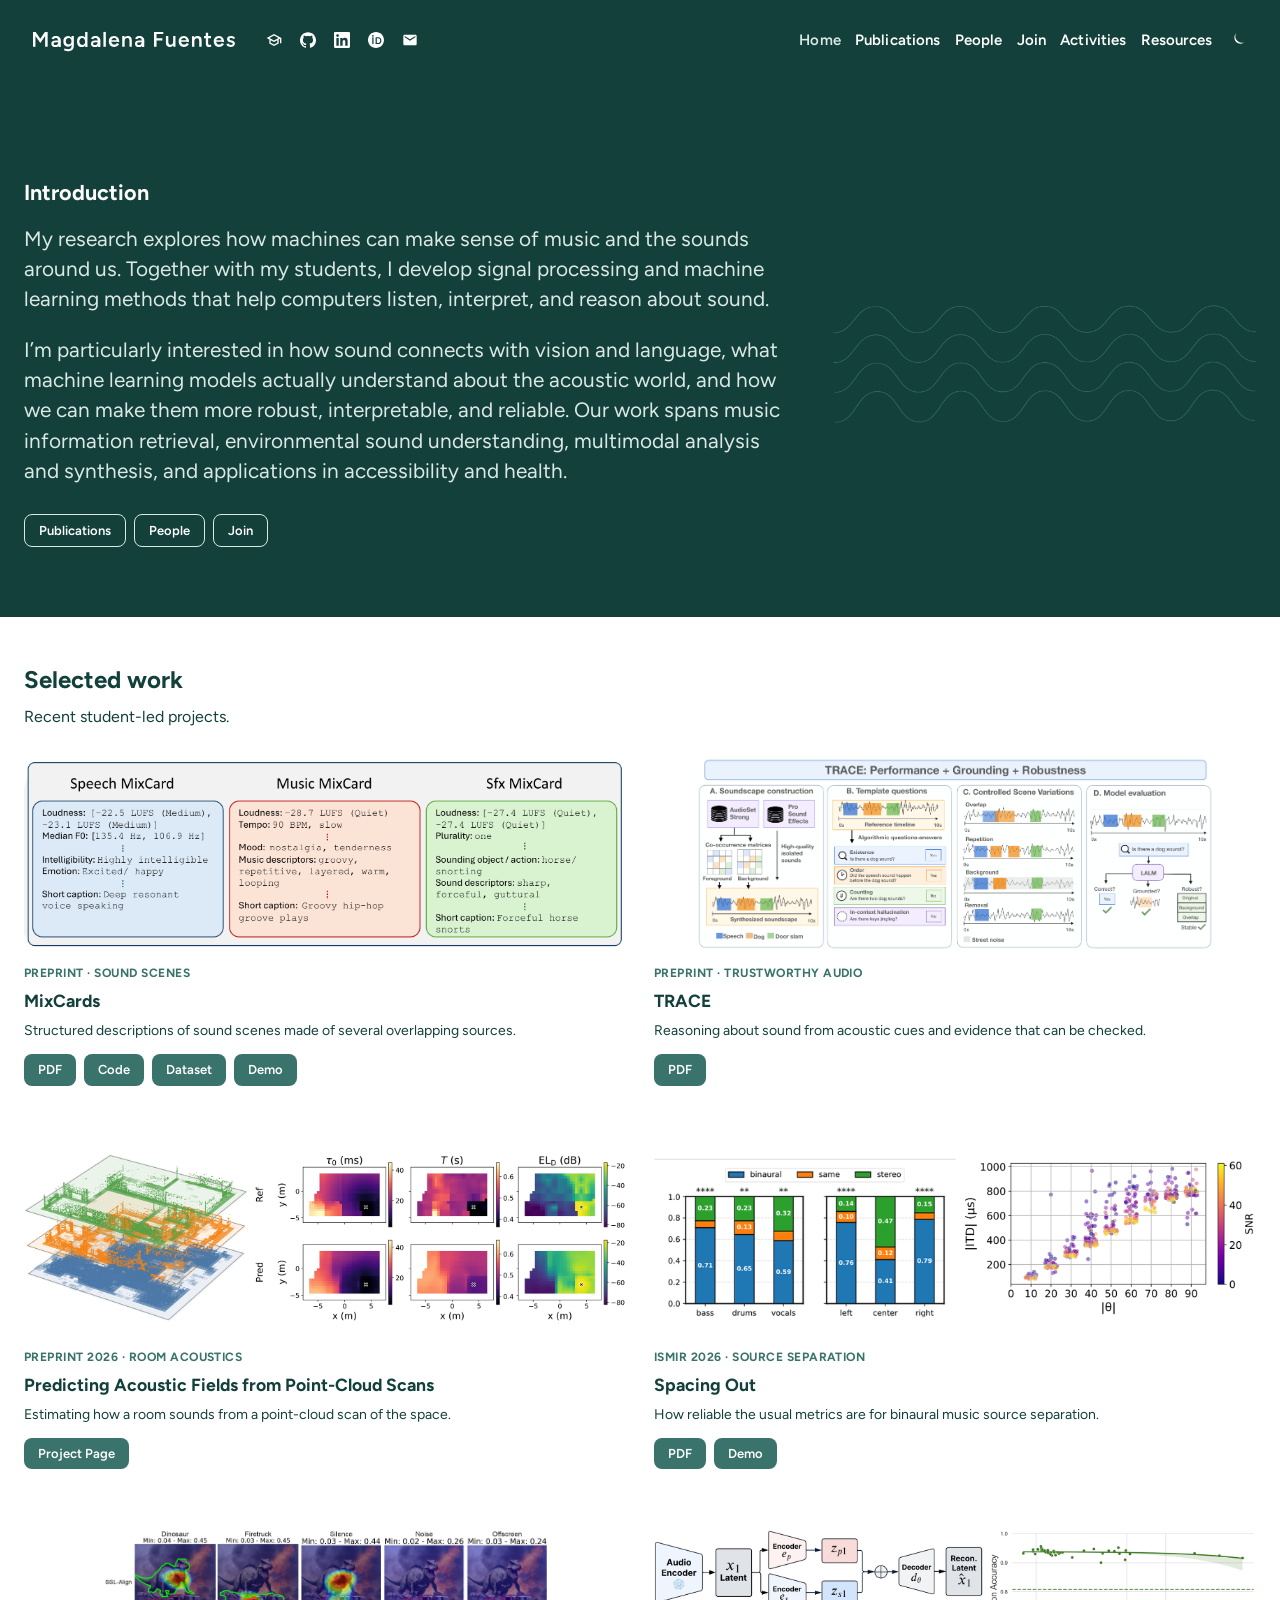
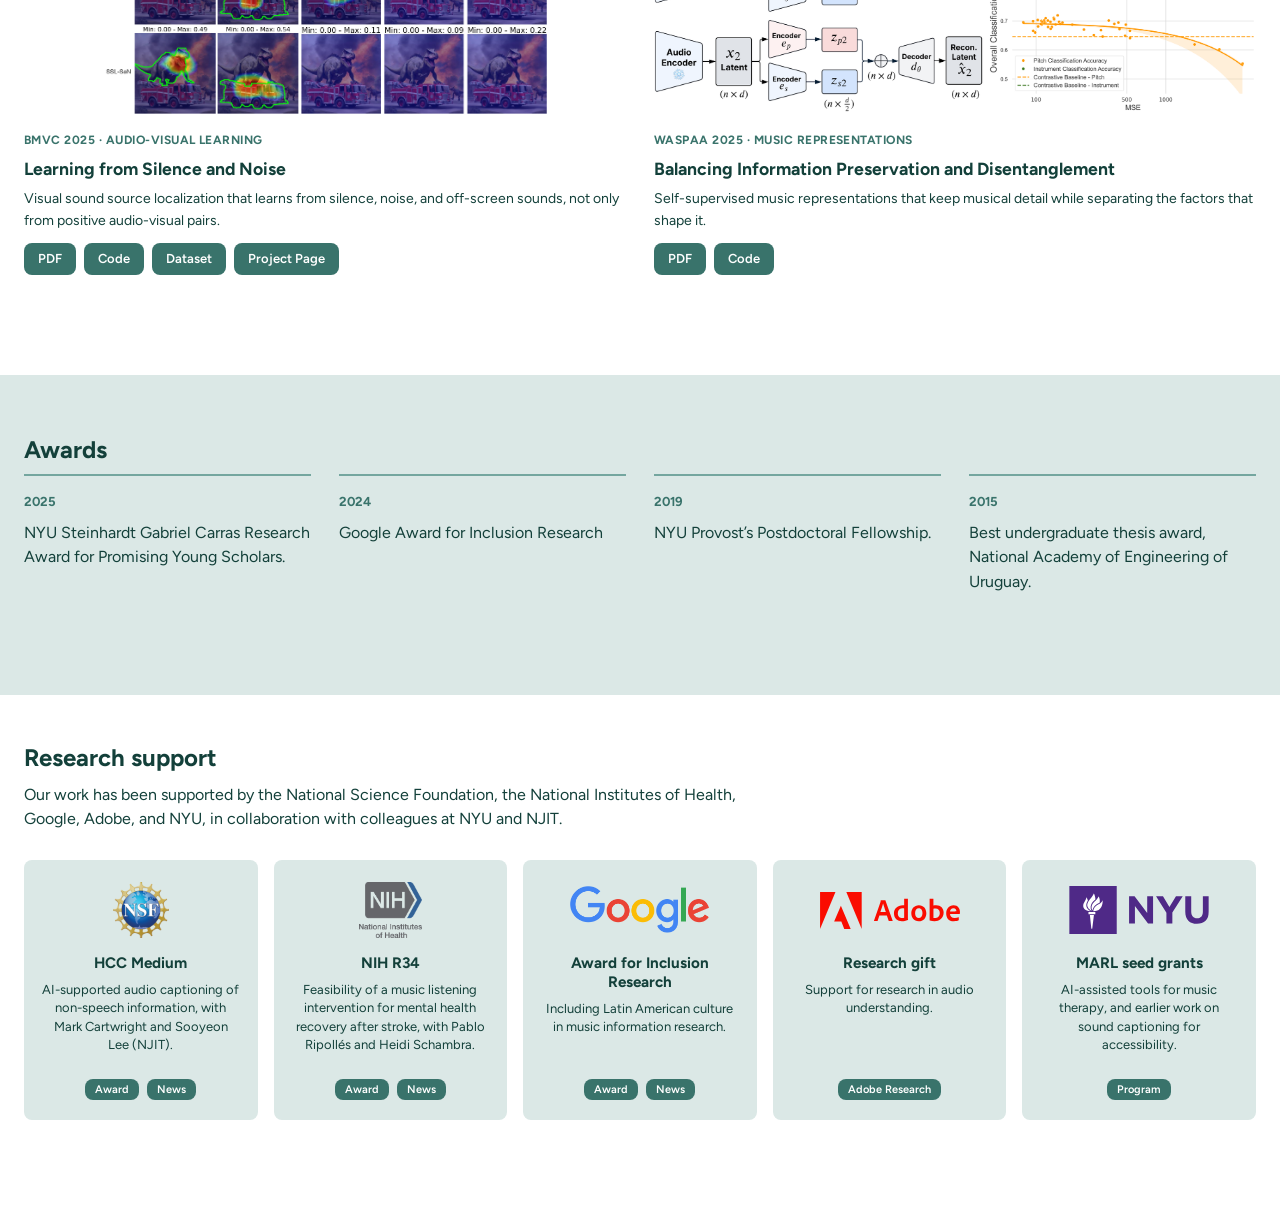
==== commit 974029c4: "Add a Join page for prospective students, and keep the dark menu, home waves, and favicon consistent" ====
--- a/index.html
+++ b/index.html
@@ -11,11 +11,11 @@
   <meta name="viewport" content="width=device-width, initial-scale=1">
   <title>Magdalena Fuentes</title>
   <meta name="description" content="Assistant Professor of Music Technology and Integrated Design &amp; Media at New York University. Machine listening, music information retrieval, and multimodal sound analysis.">
-  <link rel="icon" href="assets/images/cropped-icon.jpeg" type="image/jpeg">
+  <link rel="icon" href="assets/images/favicon.png" type="image/png" sizes="192x192">
   <link rel="preconnect" href="https://fonts.googleapis.com">
   <link rel="preconnect" href="https://fonts.gstatic.com" crossorigin>
   <link href="https://fonts.googleapis.com/css2?family=Figtree:ital,wght@0,400;0,600;0,700;1,400;1,600;1,700&display=swap" rel="stylesheet">
-  <link rel="stylesheet" href="assets/css/style.css?v=28">
+  <link rel="stylesheet" href="assets/css/style.css?v=36">
 </head>
 <body class="page-home">
   <div class="mobile-nav" id="mobile-nav">
@@ -24,6 +24,7 @@
             <li><a href="./" aria-current="page"><span>Home</span></a></li>
             <li><a href="./publications/"><span>Publications</span></a></li>
             <li><a href="./people/"><span>People</span></a></li>
+            <li><a href="./join/"><span>Join</span></a></li>
             <li><a href="./activities/"><span>Activities</span></a></li>
             <li><a href="./resources/"><span>Resources</span></a></li>
     </ul>
@@ -57,6 +58,7 @@
             <li><a href="./" aria-current="page"><span>Home</span></a></li>
             <li><a href="./publications/"><span>Publications</span></a></li>
             <li><a href="./people/"><span>People</span></a></li>
+            <li><a href="./join/"><span>Join</span></a></li>
             <li><a href="./activities/"><span>Activities</span></a></li>
             <li><a href="./resources/"><span>Resources</span></a></li>
         </ul>
@@ -70,15 +72,19 @@
   <main>
     <section class="hero">
       <div class="container hero-intro">
-        <div class="hero-bio reveal">
-          <h1>Introduction</h1>
-          <p>My research explores how machines can make sense of music and the sounds around us. Together with my students, I develop signal processing and machine learning methods that help computers listen, interpret, and reason about sound.</p>
-          <p>I’m particularly interested in how sound connects with vision and language, what machine learning models actually understand about the acoustic world, and how we can make them more robust, interpretable, and reliable. Our work spans music information retrieval, environmental sound understanding, multimodal analysis and synthesis, and applications in accessibility and health.</p>
-        </div>
-        <div class="btn-row reveal">
-          <a class="btn" href="publications/">Publications</a>
-          <a class="btn" href="people/">People</a>
-        </div>
+        <div class="hero-intro-copy">
+          <div class="hero-bio reveal">
+            <h1>Introduction</h1>
+            <p>My research explores how machines can make sense of music and the sounds around us. Together with my students, I develop signal processing and machine learning methods that help computers listen, interpret, and reason about sound.</p>
+            <p>I’m particularly interested in how sound connects with vision and language, what machine learning models actually understand about the acoustic world, and how we can make them more robust, interpretable, and reliable. Our work spans music information retrieval, environmental sound understanding, multimodal analysis and synthesis, and applications in accessibility and health.</p>
+          </div>
+          <div class="btn-row reveal">
+            <a class="btn" href="publications/">Publications</a>
+            <a class="btn" href="people/">People</a>
+            <a class="btn" href="join/">Join</a>
+          </div>
+        </div>
+        <img class="hero-kicker reveal" src="assets/images/pattern-home.png" alt="">
       </div>
     </section>
     <section class="page-main" id="selected">
--- a/assets/css/style.css
+++ b/assets/css/style.css
@@ -376,7 +376,15 @@
 }
 
 .hero-intro {
-  max-width: 52rem;
+  display: grid;
+  grid-template-columns: minmax(0, 1.35fr) minmax(220px, 0.75fr);
+  gap: 48px;
+  align-items: center;
+}
+
+.hero-intro .hero-kicker {
+  width: 100%;
+  margin: 0;
 }
 
 .hero-intro .hero-name {
@@ -908,6 +916,8 @@
   max-width: 280px;
   width: auto;
   object-fit: contain;
+  background: #ffffff;
+  border-radius: 8px;
 }
 
 .software-card .btn-row {
@@ -937,7 +947,8 @@
   height: 110px;
   object-fit: cover;
   object-position: center;
-  background: var(--white);
+  background: #ffffff;
+  border-radius: 8px;
   margin-bottom: 12px;
 }
 
@@ -1503,6 +1514,58 @@
   margin-bottom: 48px;
 }
 
+.page-join .join-jumps {
+  display: flex;
+  flex-wrap: wrap;
+  gap: 8px;
+  margin: 4px 0 28px;
+}
+
+.page-join .join-lead {
+  max-width: 46rem;
+  margin: 0 0 56px;
+}
+
+.page-join .join-lead p {
+  margin: 0 0 1em;
+}
+
+.page-join .join-lead p:last-child {
+  margin-bottom: 0;
+}
+
+.page-join .join-section {
+  max-width: 46rem;
+  margin-bottom: 64px;
+  scroll-margin-top: calc(var(--header-h) + 16px);
+}
+
+.page-join .join-section h2 {
+  margin-bottom: 12px;
+}
+
+.join-programs {
+  display: grid;
+  grid-template-columns: repeat(2, minmax(0, 1fr));
+  gap: 16px;
+  margin: 22px 0;
+}
+
+.join-program {
+  background: var(--mint);
+  border-radius: 8px;
+  padding: 18px 18px 16px;
+}
+
+.join-program h3 {
+  margin: 0 0 8px;
+  font-size: 1.05rem;
+}
+
+.join-program p {
+  margin: 0 0 14px;
+}
+
 .page-join main a:not(.btn),
 .page-activities main a:not(.btn) {
   text-decoration: underline;
@@ -1558,6 +1621,7 @@
   .news-grid,
   .news-grid-4,
   .join-points,
+  .join-programs,
   .theme-grid-3 {
     grid-template-columns: repeat(2, minmax(0, 1fr));
   }
@@ -1590,8 +1654,13 @@
     padding: 110px 0 50px;
   }
 
-  .hero-grid {
+  .hero-grid,
+  .hero-intro {
     grid-template-columns: 1fr;
+  }
+
+  .hero-intro .hero-kicker {
+    width: min(420px, 100%);
   }
 
   .hero-desktop {
@@ -1646,7 +1715,8 @@
   .news-grid,
   .news-grid-4,
   .funder-grid,
-  .join-points {
+  .join-points,
+  .join-programs {
     grid-template-columns: 1fr;
   }
 
@@ -1656,8 +1726,15 @@
   }
 
   .people-grid {
-    grid-template-columns: max-content;
-    justify-content: center;
+    grid-template-columns: 1fr;
+    justify-items: start;
+  }
+
+  .people-grid .person {
+    grid-template-columns: 1fr;
+    justify-items: start;
+    width: 100%;
+    gap: 16px;
   }
 
   .bio-grid {
@@ -1777,34 +1854,37 @@
 
 html[data-theme="dark"] body:not(.page-home) .site-header,
 html[data-theme="dark"] body:not(.page-home) .site-header.is-sticky {
-  background: #ffffff;
-  border-bottom-color: var(--teal);
-}
-
-html[data-theme="dark"] :where(.affiliations, .section-mint, .site-footer, .pub .bibtex, .person .bibtex) {
+  background: rgba(12, 28, 25, 0.96);
+  border-bottom-color: transparent;
+}
+
+html[data-theme="dark"] :where(.affiliations, .section-mint, .site-footer, .pub .bibtex, .person .bibtex, .join-program) {
   background: #17302c;
 }
 
 html[data-theme="dark"] body:not(.page-home) .logo-light {
+  display: block;
+}
+
+html[data-theme="dark"] body:not(.page-home) .logo-dark {
   display: none;
 }
 
-html[data-theme="dark"] body:not(.page-home) .logo-dark {
-  display: block;
-}
-
-html[data-theme="dark"] body:not(.page-home) .site-header .nav-list a,
+html[data-theme="dark"] body:not(.page-home) .site-header .nav-list a {
+  color: #d7ebe6;
+}
+
 html[data-theme="dark"] body:not(.page-home) .site-header .header-socials a,
 html[data-theme="dark"] body:not(.page-home) .site-header .theme-toggle,
 html[data-theme="dark"] body:not(.page-home) .site-header .menu-toggle {
-  color: var(--teal);
+  color: var(--white);
 }
 
 html[data-theme="dark"] body:not(.page-home) .site-header .nav-list a:hover,
 html[data-theme="dark"] body:not(.page-home) .site-header .nav-list a[aria-current="page"],
 html[data-theme="dark"] body:not(.page-home) .site-header .header-socials a:hover,
 html[data-theme="dark"] body:not(.page-home) .site-header .theme-toggle:hover {
-  color: var(--teal-mid);
+  color: var(--mint);
 }
 
 html[data-theme="dark"] :where(
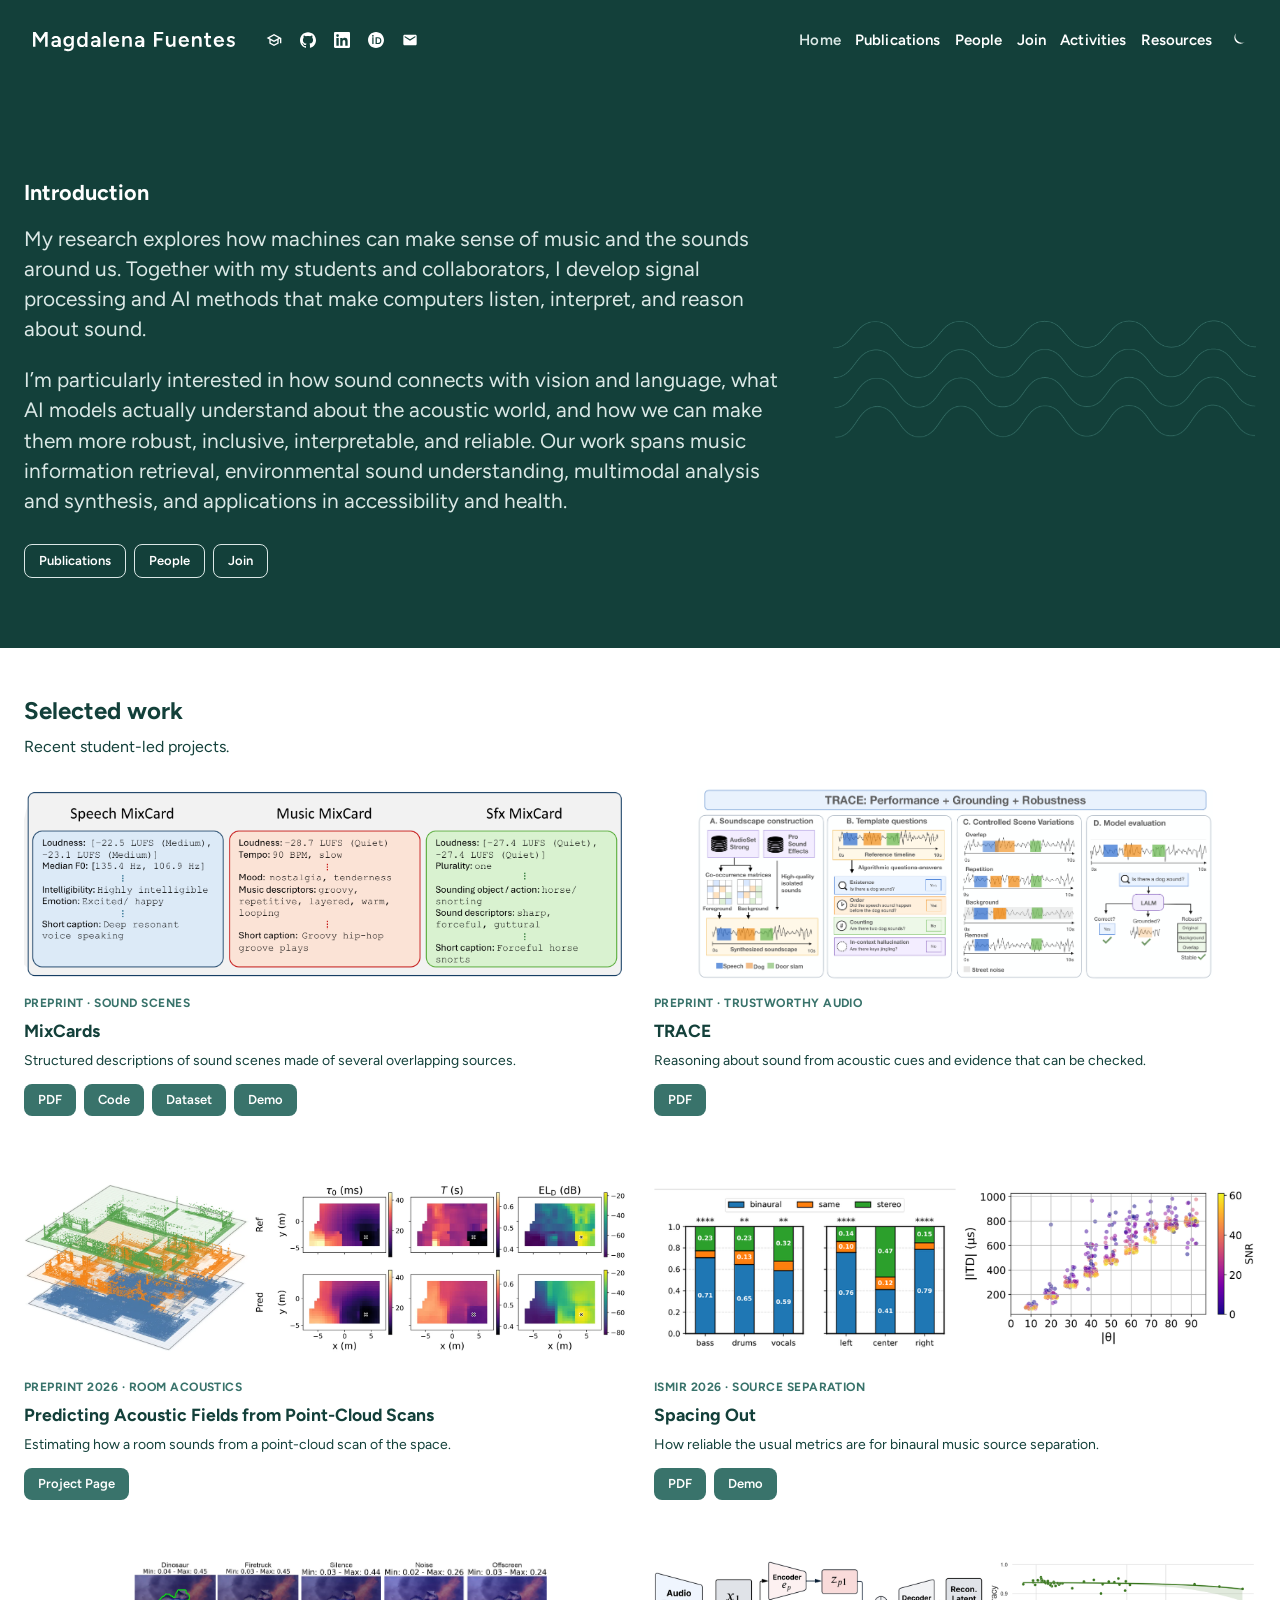
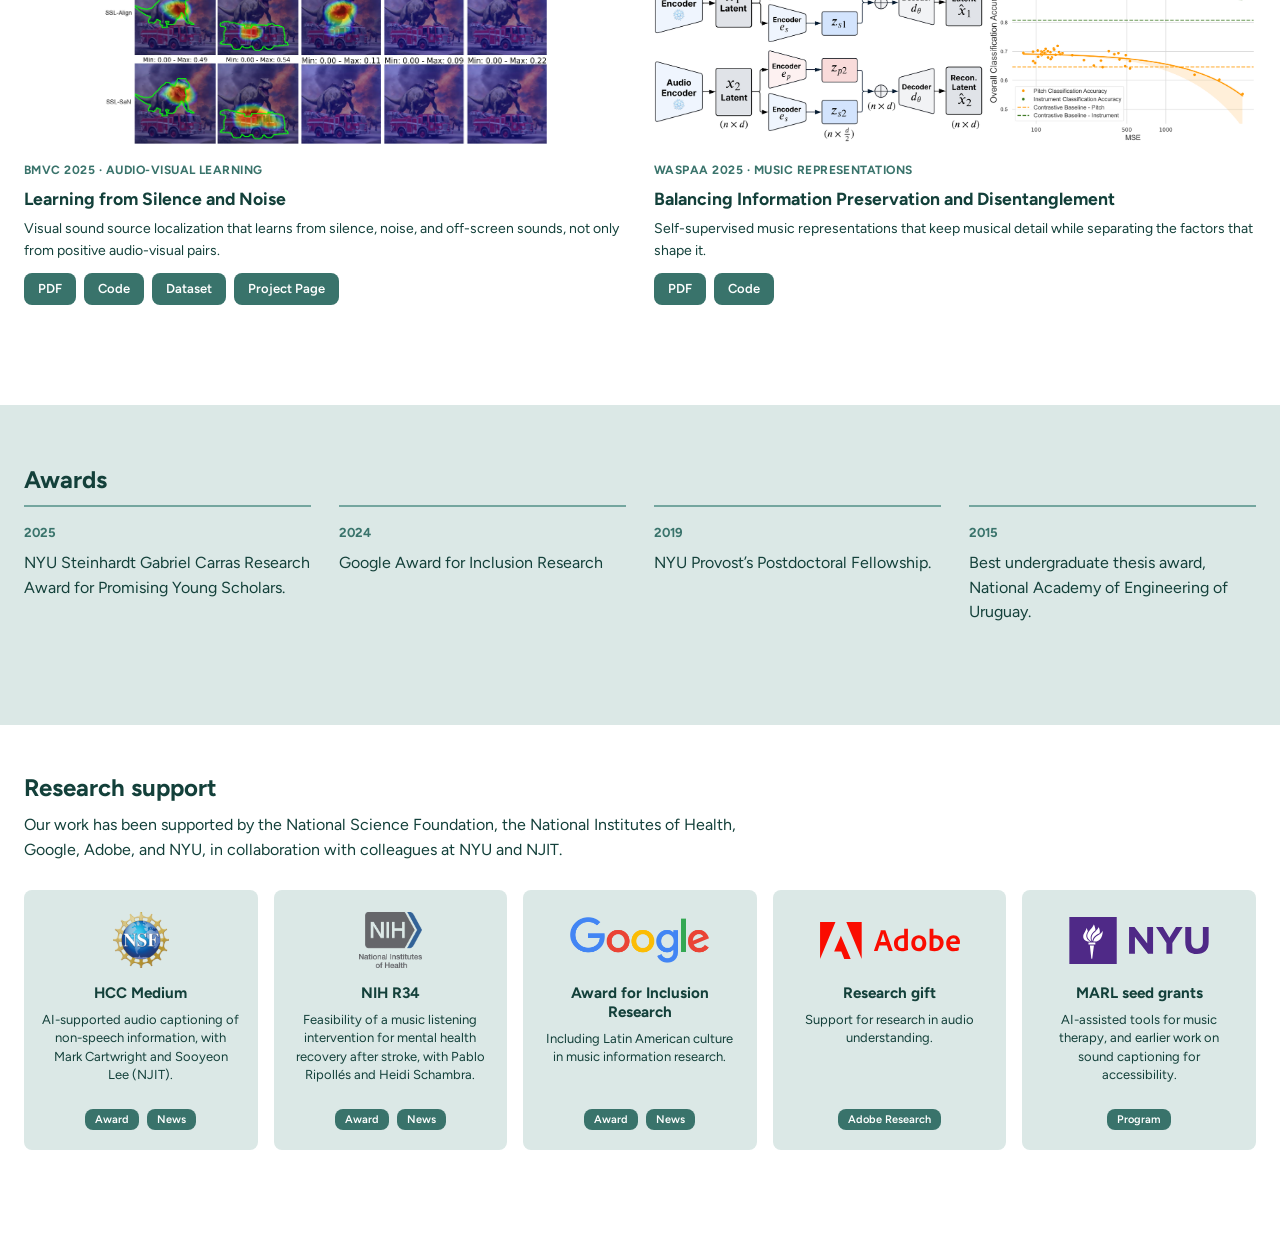
==== commit 09a973ec: "Revise the home introduction and Join page, and mark alumni roles and the breaks between dark-theme " ====
--- a/index.html
+++ b/index.html
@@ -15,7 +15,7 @@
   <link rel="preconnect" href="https://fonts.googleapis.com">
   <link rel="preconnect" href="https://fonts.gstatic.com" crossorigin>
   <link href="https://fonts.googleapis.com/css2?family=Figtree:ital,wght@0,400;0,600;0,700;1,400;1,600;1,700&display=swap" rel="stylesheet">
-  <link rel="stylesheet" href="assets/css/style.css?v=36">
+  <link rel="stylesheet" href="assets/css/style.css?v=52">
 </head>
 <body class="page-home">
   <div class="mobile-nav" id="mobile-nav">
@@ -75,8 +75,8 @@
         <div class="hero-intro-copy">
           <div class="hero-bio reveal">
             <h1>Introduction</h1>
-            <p>My research explores how machines can make sense of music and the sounds around us. Together with my students, I develop signal processing and machine learning methods that help computers listen, interpret, and reason about sound.</p>
-            <p>I’m particularly interested in how sound connects with vision and language, what machine learning models actually understand about the acoustic world, and how we can make them more robust, interpretable, and reliable. Our work spans music information retrieval, environmental sound understanding, multimodal analysis and synthesis, and applications in accessibility and health.</p>
+            <p>My research explores how machines can make sense of music and the sounds around us. Together with my students and collaborators, I develop signal processing and AI methods that make computers listen, interpret, and reason about sound.</p>
+            <p>I’m particularly interested in how sound connects with vision and language, what AI models actually understand about the acoustic world, and how we can make them more robust, inclusive, interpretable, and reliable. Our work spans music information retrieval, environmental sound understanding, multimodal analysis and synthesis, and applications in accessibility and health.</p>
           </div>
           <div class="btn-row reveal">
             <a class="btn" href="publications/">Publications</a>
--- a/assets/css/style.css
+++ b/assets/css/style.css
@@ -620,11 +620,30 @@
 }
 
 .person h3 {
+  display: flex;
+  flex-wrap: wrap;
+  align-items: center;
+  gap: 8px;
   font-size: 1.05rem;
   font-weight: 700;
   margin: 0 0 6px;
   color: var(--teal);
   line-height: 1.3;
+}
+
+.role-flag {
+  display: inline-flex;
+  align-items: center;
+  padding: 2px 8px;
+  border-radius: 999px;
+  background: var(--teal-soft);
+  color: var(--white);
+  font-size: 11px;
+  font-weight: 600;
+  font-style: normal;
+  letter-spacing: 0.02em;
+  line-height: 1.4;
+  white-space: nowrap;
 }
 
 .person p {
@@ -715,6 +734,10 @@
 }
 
 .alumni h3 {
+  display: flex;
+  flex-wrap: wrap;
+  align-items: center;
+  gap: 8px;
   font-size: 1.05rem;
   margin: 0 0 8px;
   color: var(--teal);
@@ -861,6 +884,10 @@
 /* Resources lists */
 .page-resources .page-title {
   margin-bottom: 0;
+}
+
+.page-resources section[id] {
+  scroll-margin-top: calc(var(--header-h) + 16px);
 }
 
 .page-resources h2 {
@@ -1514,11 +1541,20 @@
   margin-bottom: 48px;
 }
 
-.page-join .join-jumps {
+.page-join .join-jumps,
+.page-resources .join-jumps {
   display: flex;
   flex-wrap: wrap;
   gap: 8px;
   margin: 4px 0 28px;
+}
+
+.page-resources .join-jumps {
+  margin: 36px 0 0;
+}
+
+.page-resources #tutorials {
+  padding-top: 28px;
 }
 
 .page-join .join-lead {
@@ -1803,8 +1839,29 @@
   background: #0c1c19;
 }
 
+html[data-theme="dark"] main > section + section,
+html[data-theme="dark"] .join-section,
+html[data-theme="dark"] .pub + .pub,
+html[data-theme="dark"] .alumni,
+html[data-theme="dark"] .page-people .person-self + h2,
+html[data-theme="dark"] .course h2 {
+  border-top: 1px solid var(--teal);
+}
+
+html[data-theme="dark"] .join-section,
+html[data-theme="dark"] .pub + .pub,
+html[data-theme="dark"] .course h2 {
+  padding-top: 28px;
+}
+
+html[data-theme="dark"] .page-people .person-self + h2 {
+  margin-top: 8px;
+  padding-top: 32px;
+}
+
 html[data-theme="dark"] .site-header.is-sticky {
-  background: rgba(12, 28, 25, 0.96);
+  background: #0c1c19;
+  border-bottom-color: var(--teal);
 }
 
 html[data-theme="dark"] body {
@@ -1854,8 +1911,8 @@
 
 html[data-theme="dark"] body:not(.page-home) .site-header,
 html[data-theme="dark"] body:not(.page-home) .site-header.is-sticky {
-  background: rgba(12, 28, 25, 0.96);
-  border-bottom-color: transparent;
+  background: #10211e;
+  border-bottom-color: var(--teal);
 }
 
 html[data-theme="dark"] :where(.affiliations, .section-mint, .site-footer, .pub .bibtex, .person .bibtex, .join-program) {
@@ -1956,8 +2013,10 @@
   background: #ffffff;
 }
 
-html[data-theme="dark"] .schedule > li {
-  border-color: #3d6a63;
+html[data-theme="dark"] .schedule > li,
+html[data-theme="dark"] .join-path,
+html[data-theme="dark"] .join-path:last-child {
+  border-color: var(--teal);
 }
 
 html[data-theme="dark"] .mobile-nav a,
